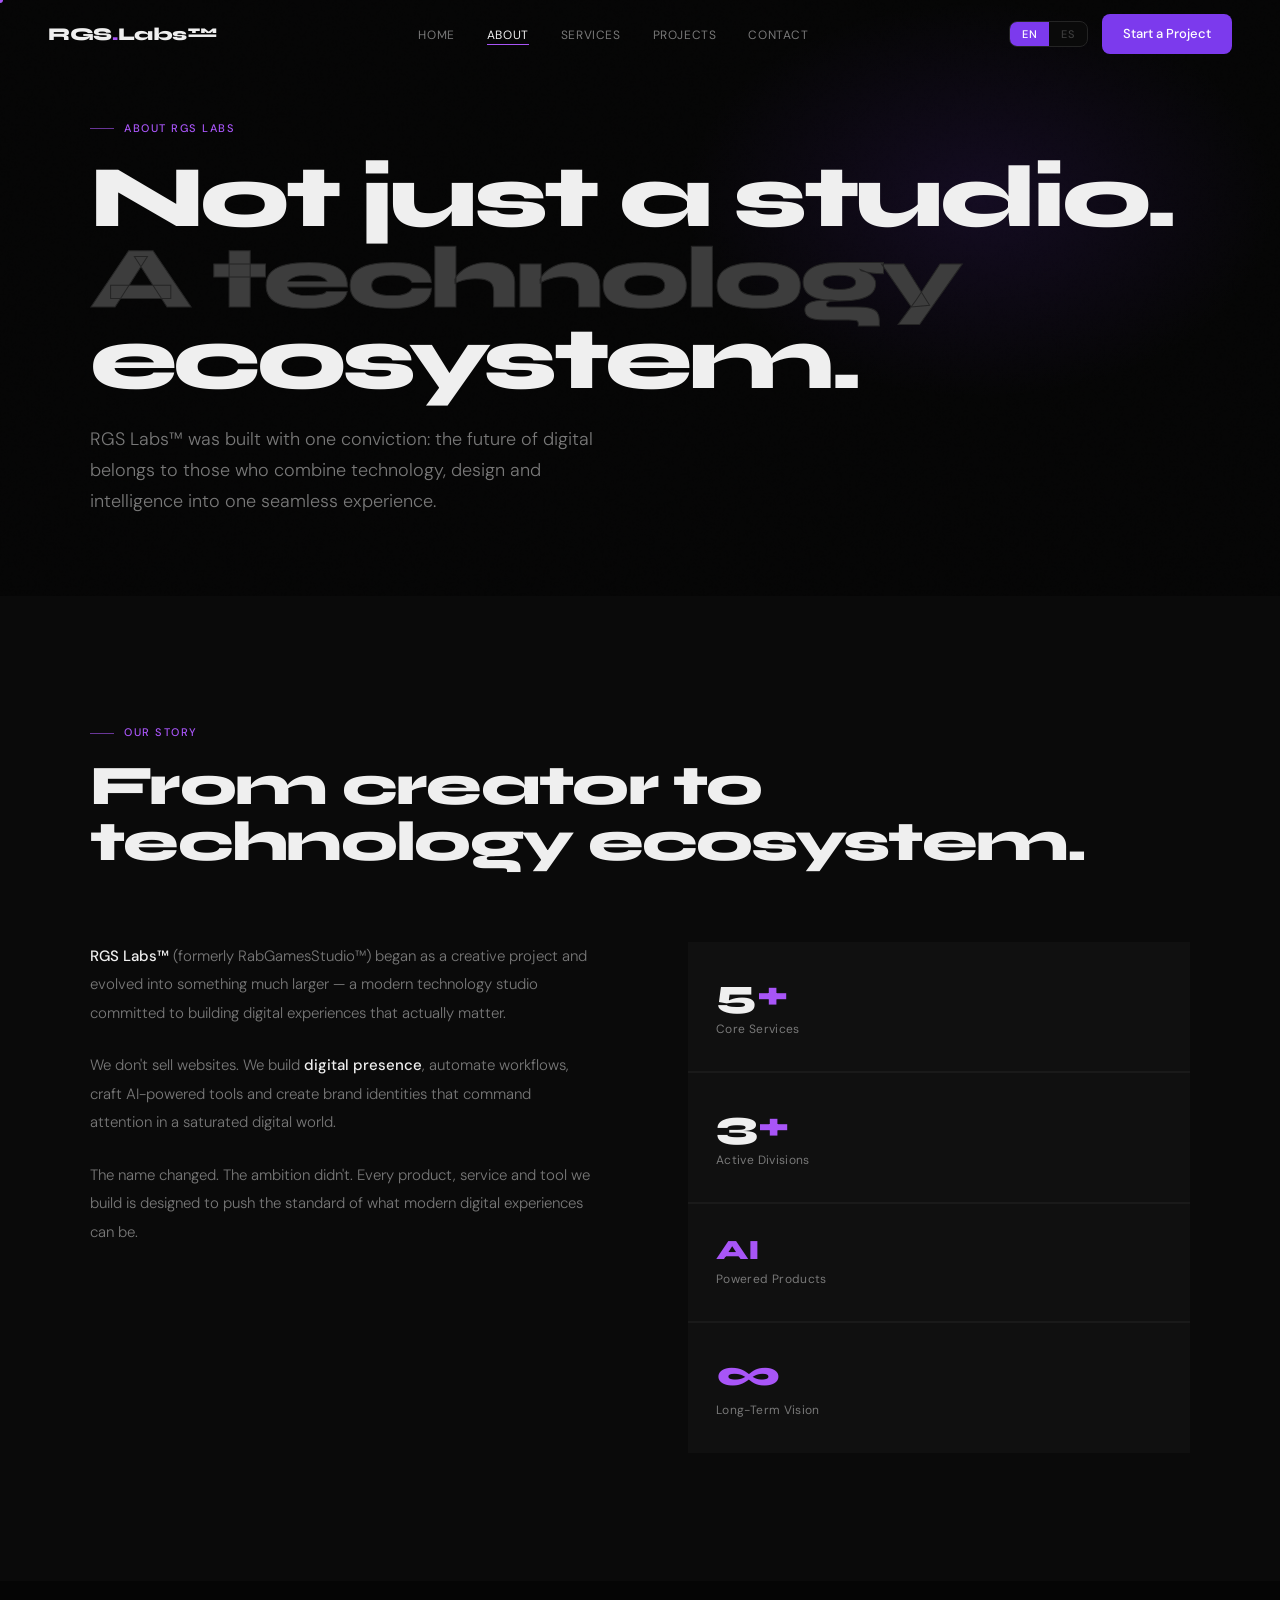
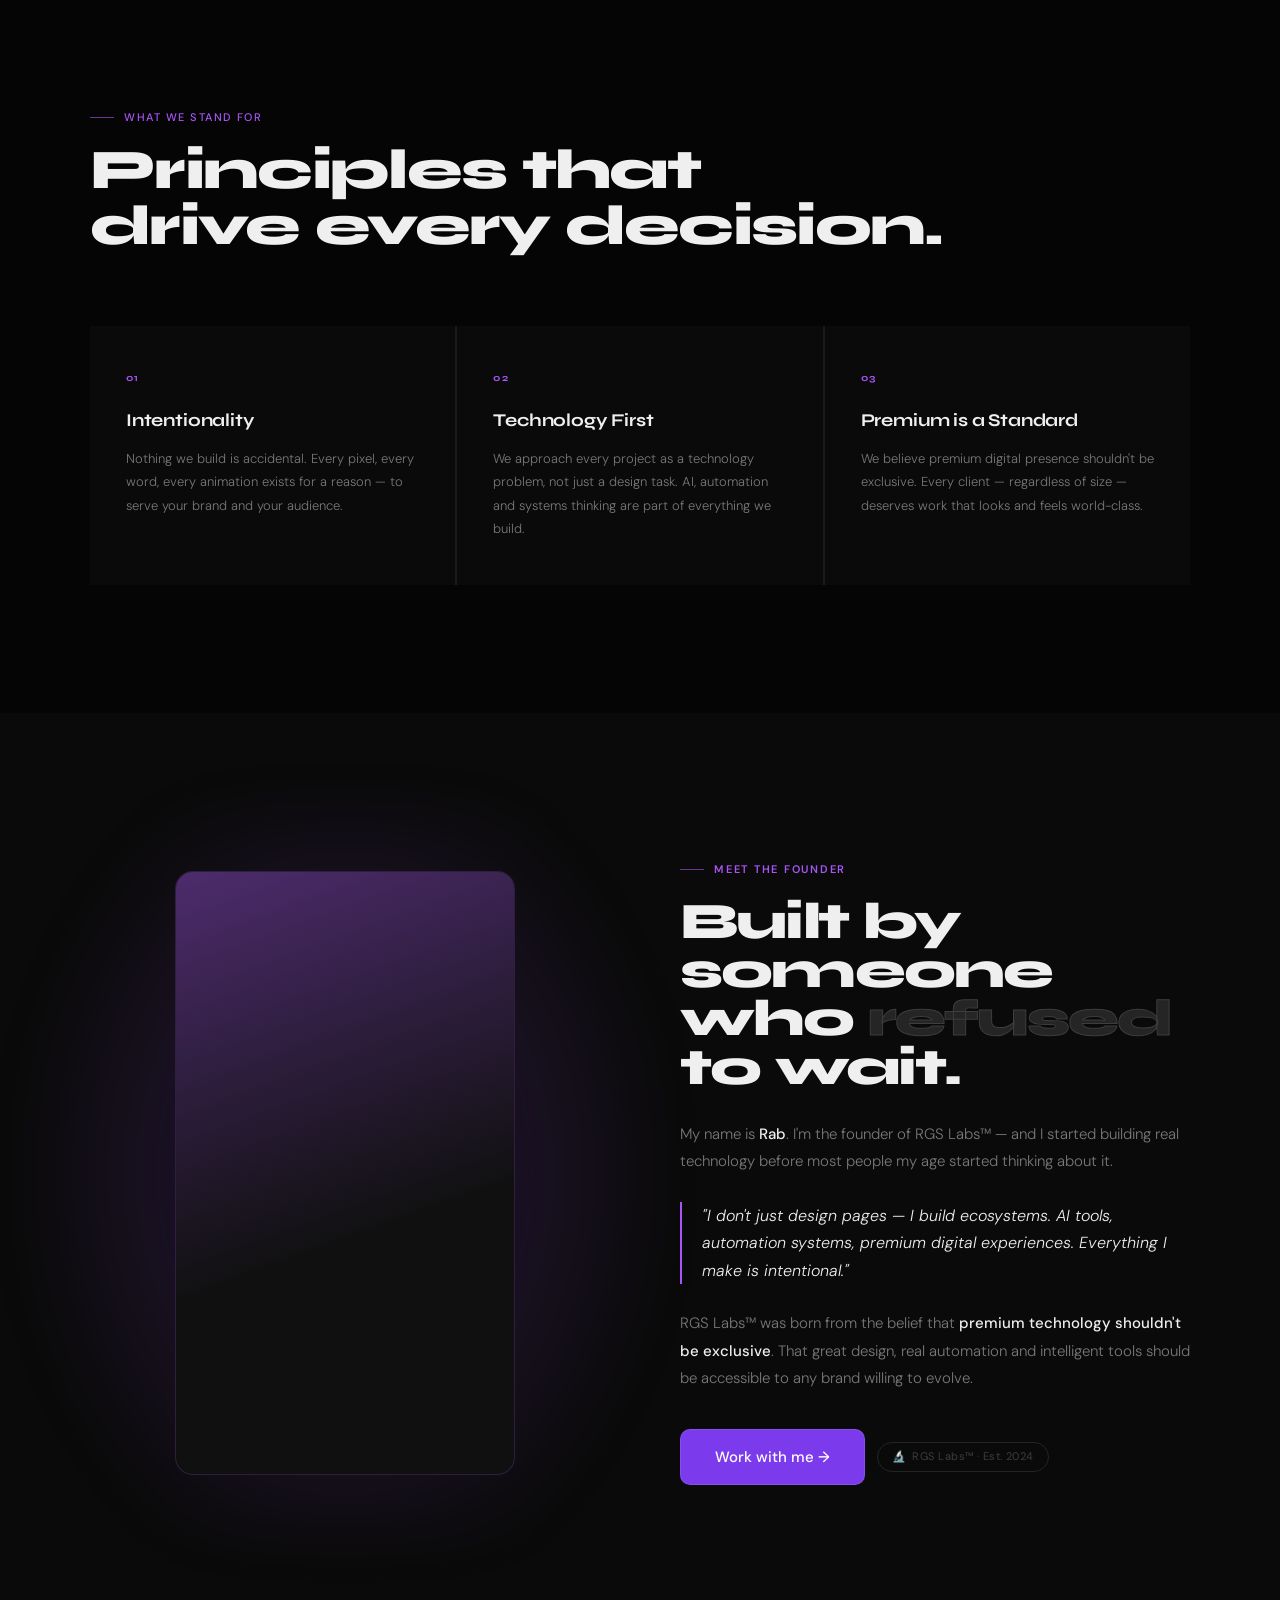
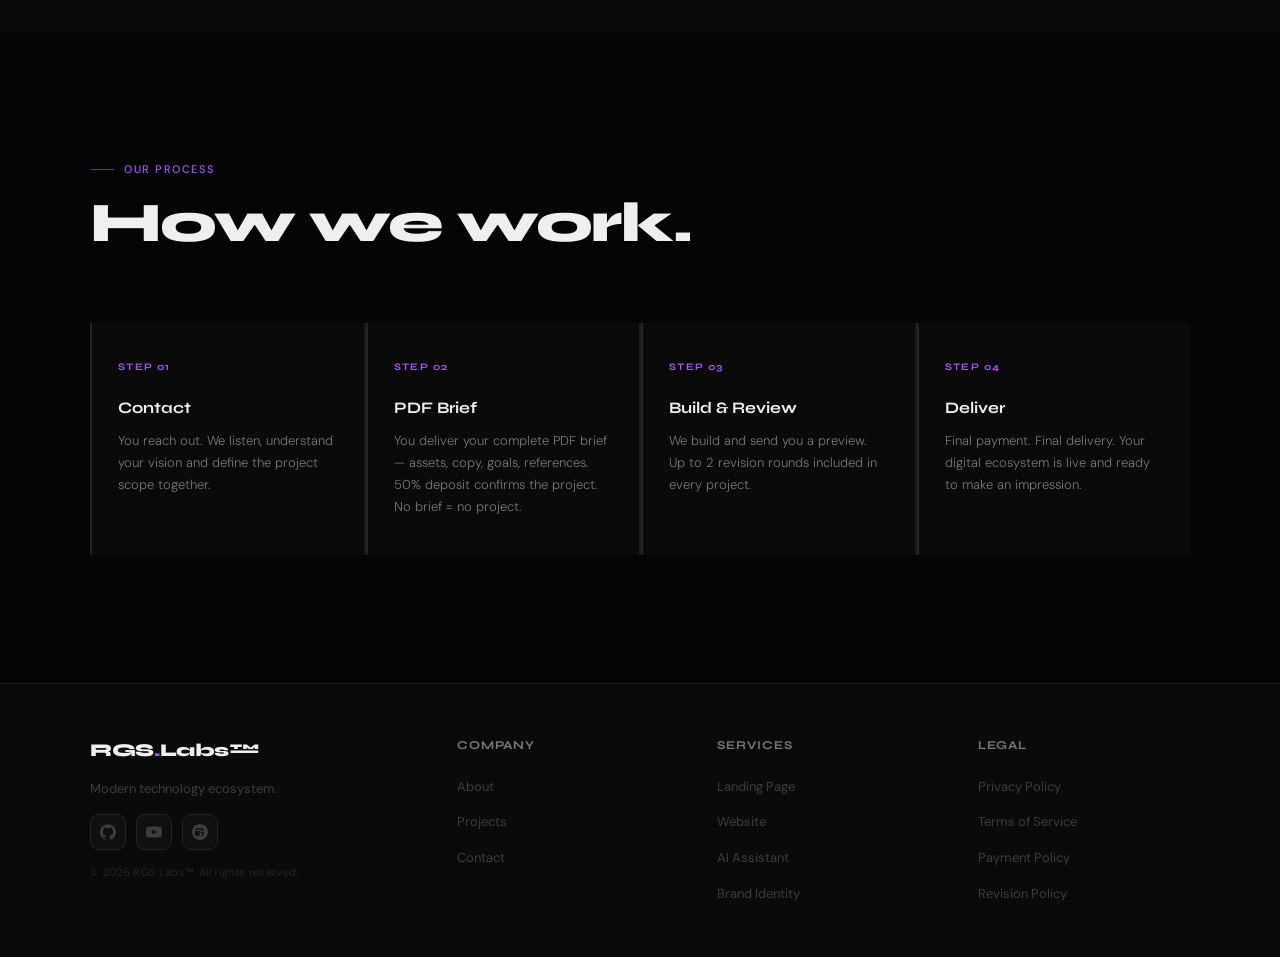
==== about.html @ 67b75737 "Rename RGS about-index.html to about.html" ====
<!DOCTYPE html>
<html lang="en">
<head>
<meta charset="UTF-8"/>
<meta name="viewport" content="width=device-width,initial-scale=1.0"/>
<title>About — RGS Labs™</title>
<link href="https://fonts.googleapis.com/css2?family=Syne:wght@400;500;600;700;800&family=DM+Sans:opsz,wght@9..40,300;9..40,400;9..40,500&display=swap" rel="stylesheet"/>
<style>
*,*::before,*::after{box-sizing:border-box;margin:0;padding:0}
:root{--bg:#050505;--bg2:#0a0a0a;--bg3:#101010;--bg4:#161616;--border:#1a1a1a;--border2:#242424;--border3:#303030;--text:#efefef;--text2:#787878;--text3:#3d3d3d;--text4:#252525;--purple:#a855f7;--purple2:#7c3aed;--purple3:rgba(124,58,237,.12);--purple4:rgba(168,85,247,.06);--purple-glow:rgba(168,85,247,.18);--font-h:'Syne',sans-serif;--font-b:'DM Sans',sans-serif;--ease:cubic-bezier(.16,1,.3,1)}
html{scroll-behavior:smooth}
body{background:var(--bg);color:var(--text);font-family:var(--font-b);font-size:16px;line-height:1.6;overflow-x:hidden;cursor:none}
body::before{content:'';position:fixed;inset:0;background-image:url("data:image/svg+xml,%3Csvg viewBox='0 0 256 256' xmlns='http://www.w3.org/2000/svg'%3E%3Cfilter id='n'%3E%3CfeTurbulence type='fractalNoise' baseFrequency='0.9' numOctaves='4' stitchTiles='stitch'/%3E%3C/filter%3E%3Crect width='100%25' height='100%25' filter='url(%23n)' opacity='0.03'/%3E%3C/svg%3E");opacity:.4;pointer-events:none;z-index:1;mix-blend-mode:overlay}
.cursor-dot{position:fixed;width:6px;height:6px;background:var(--purple);border-radius:50%;pointer-events:none;z-index:9999;transform:translate(-50%,-50%);transition:width .2s var(--ease),height .2s var(--ease),background .2s;will-change:left,top}
.cursor-dot.hover{width:10px;height:10px;background:#c084fc}
.cursor-dot.clicking{width:4px;height:4px;opacity:.7}
nav{position:fixed;top:0;left:0;right:0;z-index:200;padding:0 48px;height:68px;display:flex;align-items:center;justify-content:space-between;transition:all .4s var(--ease)}
nav.scrolled{background:rgba(5,5,5,.92);backdrop-filter:blur(28px);border-bottom:1px solid var(--border)}
.nav-logo{display:flex;align-items:center;gap:8px;text-decoration:none;cursor:none}
.nav-logo-text{font-family:var(--font-h);font-size:18px;font-weight:800;color:var(--text);letter-spacing:-.02em}
.nav-logo-text span{color:var(--purple)}
.nav-links{display:flex;gap:32px;list-style:none}
.nav-links a{font-size:12px;font-weight:400;color:var(--text2);text-decoration:none;letter-spacing:.05em;text-transform:uppercase;transition:color .2s;cursor:none;position:relative}
.nav-links a::after{content:'';position:absolute;bottom:-2px;left:0;width:0;height:1px;background:var(--purple);transition:width .3s var(--ease)}
.nav-links a:hover,.nav-links a.active{color:var(--text)}
.nav-links a:hover::after,.nav-links a.active::after{width:100%}
.nav-right{display:flex;align-items:center;gap:14px}
.lang-toggle{display:flex;align-items:center;border:1px solid var(--border2);border-radius:8px;overflow:hidden;background:var(--bg2)}
.lang-btn{font-size:11px;padding:5px 12px;border:none;background:transparent;color:var(--text3);cursor:pointer;font-family:var(--font-b);font-weight:500;letter-spacing:.04em;transition:all .25s}
.lang-btn.active{background:var(--purple2);color:#fff}
.nav-cta{background:var(--purple2);color:#fff;padding:9px 20px;border-radius:8px;font-size:13px;font-weight:500;text-decoration:none;font-family:var(--font-b);transition:all .25s;cursor:none;border:1px solid transparent;position:relative;overflow:hidden}
.nav-cta::before{content:'';position:absolute;inset:0;background:rgba(255,255,255,.08);opacity:0;transition:opacity .2s}
.nav-cta:hover::before{opacity:1}
.nav-cta:hover{transform:translateY(-1px);box-shadow:0 8px 32px rgba(124,58,237,.4)}
.reveal{opacity:0;transform:translateY(32px);transition:opacity .8s var(--ease),transform .8s var(--ease)}
.reveal.visible{opacity:1;transform:translateY(0)}
.reveal-left{opacity:0;transform:translateX(-32px);transition:opacity .8s var(--ease),transform .8s var(--ease)}
.reveal-left.visible{opacity:1;transform:translateX(0)}
.reveal-right{opacity:0;transform:translateX(32px);transition:opacity .8s var(--ease),transform .8s var(--ease)}
.reveal-right.visible{opacity:1;transform:translateX(0)}
.reveal-scale{opacity:0;transform:scale(.95);transition:opacity .7s var(--ease),transform .7s var(--ease)}
.reveal-scale.visible{opacity:1;transform:scale(1)}
.stagger-1{transition-delay:.05s}.stagger-2{transition-delay:.12s}.stagger-3{transition-delay:.2s}.stagger-4{transition-delay:.28s}
section{padding:128px 48px;position:relative;z-index:2}
.container{max-width:1100px;margin:0 auto}
.sec-label{font-size:11px;letter-spacing:.14em;text-transform:uppercase;color:var(--purple);font-weight:500;margin-bottom:16px;display:flex;align-items:center;gap:10px}
.sec-label::before{content:'';width:24px;height:1px;background:var(--purple);opacity:.6}
.sec-title{font-family:var(--font-h);font-size:clamp(32px,4.5vw,56px);font-weight:800;line-height:1;letter-spacing:-.03em;color:var(--text);margin-bottom:20px}
.sec-sub{font-size:17px;color:var(--text2);max-width:520px;line-height:1.7;font-weight:300}
.btn-primary{background:var(--purple2);color:#fff;padding:15px 34px;border-radius:10px;font-size:15px;font-weight:500;text-decoration:none;font-family:var(--font-b);transition:all .3s var(--ease);cursor:none;position:relative;overflow:hidden;border:1px solid rgba(255,255,255,.1)}
.btn-primary:hover{transform:translateY(-2px);box-shadow:0 16px 48px rgba(124,58,237,.45)}
.btn-ghost{border:1px solid var(--border2);color:var(--text2);padding:15px 34px;border-radius:10px;font-size:15px;text-decoration:none;font-family:var(--font-b);transition:all .3s var(--ease);cursor:none;background:rgba(255,255,255,.02)}
.btn-ghost:hover{border-color:var(--border3);color:var(--text);transform:translateY(-2px)}

/* PAGE HERO */
.page-hero{min-height:60vh;display:flex;align-items:flex-end;padding:120px 48px 80px;position:relative;overflow:hidden;background:var(--bg)}
.page-hero-ambient{position:absolute;top:0;right:0;width:600px;height:400px;background:radial-gradient(ellipse,rgba(124,58,237,.12),transparent 70%);pointer-events:none;animation:ambientPulse 6s ease-in-out infinite}
@keyframes ambientPulse{0%,100%{opacity:.6}50%{opacity:1}}
.page-hero-content{max-width:1100px;margin:0 auto;width:100%;position:relative;z-index:2}
.page-hero-label{font-size:11px;letter-spacing:.14em;text-transform:uppercase;color:var(--purple);font-weight:500;margin-bottom:20px;display:flex;align-items:center;gap:10px}
.page-hero-label::before{content:'';width:24px;height:1px;background:var(--purple);opacity:.6}
.page-hero-title{font-family:var(--font-h);font-size:clamp(52px,7vw,88px);font-weight:800;line-height:.92;letter-spacing:-.04em;color:var(--text);margin-bottom:24px}
.page-hero-title em{font-style:normal;color:var(--text3);-webkit-text-stroke:1px var(--text4)}
.page-hero-sub{font-size:18px;color:var(--text2);max-width:540px;line-height:1.7;font-weight:300}

/* ABOUT GRID */
#about-story{background:var(--bg2)}
.story-grid{display:grid;grid-template-columns:1fr 1fr;gap:96px;align-items:start;margin-top:72px}
.story-text p{color:var(--text2);font-size:15px;line-height:1.9;margin-bottom:24px;font-weight:300}
.story-text p strong{color:var(--text);font-weight:500}
.story-aside{display:flex;flex-direction:column;gap:2px;background:var(--border)}
.story-stat{background:var(--bg3);padding:32px 28px;transition:background .3s}
.story-stat:hover{background:var(--bg4)}
.story-stat-num{font-family:var(--font-h);font-size:40px;font-weight:800;color:var(--text);line-height:1;margin-bottom:6px}
.story-stat-num span{color:var(--purple)}
.story-stat-label{font-size:12px;color:var(--text2);letter-spacing:.03em}

/* VALUES */
#values{background:var(--bg)}
.values-grid{display:grid;grid-template-columns:repeat(3,1fr);gap:2px;background:var(--border);margin-top:72px}
.value-card{background:var(--bg2);padding:44px 36px;transition:background .3s;position:relative;overflow:hidden}
.value-card::after{content:'';position:absolute;bottom:0;left:0;right:0;height:2px;background:linear-gradient(90deg,transparent,var(--purple),transparent);opacity:0;transition:opacity .4s}
.value-card:hover{background:var(--bg3)}
.value-card:hover::after{opacity:1}
.value-num{font-size:10px;color:var(--purple);font-family:var(--font-h);font-weight:700;letter-spacing:.14em;margin-bottom:20px}
.value-title{font-family:var(--font-h);font-size:18px;font-weight:700;color:var(--text);margin-bottom:12px;letter-spacing:-.01em}
.value-desc{font-size:13px;color:var(--text2);line-height:1.8;font-weight:300}

/* MEET RAB */
#meetrab{background:var(--bg2);overflow:hidden}
.meetrab-wrap{display:grid;grid-template-columns:1fr 1fr;gap:80px;align-items:center;max-width:1100px;margin:0 auto}
.meetrab-video-col{position:relative}
.meetrab-video-glow{position:absolute;inset:-60px;background:radial-gradient(ellipse 70% 80% at 50% 50%,rgba(124,58,237,.22),rgba(168,85,247,.08) 50%,transparent 75%);filter:blur(30px);animation:ambientPulse 5s ease-in-out infinite;pointer-events:none;z-index:0}
.meetrab-video-frame{position:relative;z-index:1;border-radius:18px;overflow:hidden;border:1px solid rgba(168,85,247,.2);background:var(--bg3);aspect-ratio:9/16;max-width:340px;margin:0 auto}
.meetrab-video-frame iframe{width:100%;height:100%;border:none;display:block}
.meetrab-frame-border{position:absolute;inset:-1px;border-radius:19px;background:linear-gradient(160deg,rgba(168,85,247,.4),transparent 60%);z-index:2;pointer-events:none}
.meetrab-text-col{padding:20px 0}
.meetrab-kicker{font-size:11px;letter-spacing:.16em;text-transform:uppercase;color:var(--purple);font-weight:600;margin-bottom:20px;display:flex;align-items:center;gap:10px}
.meetrab-kicker::before{content:'';width:24px;height:1px;background:var(--purple);opacity:.6}
.meetrab-headline{font-family:var(--font-h);font-size:clamp(36px,4vw,58px);font-weight:800;line-height:.95;letter-spacing:-.035em;color:var(--text);margin-bottom:28px}
.meetrab-headline span{color:var(--text4);-webkit-text-stroke:1px var(--text3)}
.meetrab-body{display:flex;flex-direction:column;gap:18px;margin-bottom:36px}
.meetrab-body p{font-size:15px;color:var(--text2);line-height:1.85;font-weight:300}
.meetrab-body p strong{color:var(--text);font-weight:500}
.meetrab-quote{border-left:2px solid var(--purple);padding-left:20px;margin:8px 0}
.meetrab-quote p{font-size:16px;color:var(--text);font-style:italic;line-height:1.7}
.meetrab-cta-row{display:flex;gap:12px;align-items:center;flex-wrap:wrap}
.meetrab-tag{display:inline-flex;align-items:center;gap:6px;font-size:11px;color:var(--text3);border:1px solid var(--border2);border-radius:100px;padding:5px 14px;letter-spacing:.04em}

/* PROCESS */
#process{background:var(--bg)}
.proc-grid{display:grid;grid-template-columns:repeat(4,1fr);gap:2px;background:var(--border);margin-top:72px}
.proc-step{background:var(--bg2);padding:36px 28px;position:relative;overflow:hidden;transition:background .3s}
.proc-step:hover{background:var(--bg3)}
.proc-line{position:absolute;top:0;left:0;bottom:0;width:2px;background:var(--border2);transition:background .3s}
.proc-step:hover .proc-line{background:var(--purple)}
.proc-num{font-size:10px;color:var(--purple);font-family:var(--font-h);font-weight:700;letter-spacing:.14em;margin-bottom:20px}
.proc-title{font-family:var(--font-h);font-size:16px;font-weight:700;color:var(--text);margin-bottom:10px}
.proc-desc{font-size:13px;color:var(--text2);line-height:1.7;font-weight:300}

/* FOOTER */
footer{background:var(--bg2);border-top:1px solid var(--border);padding:52px 48px;position:relative;z-index:2}
.footer-inner{max-width:1100px;margin:0 auto;display:grid;grid-template-columns:1.5fr 1fr 1fr 1fr;gap:48px}
.footer-brand{display:flex;flex-direction:column;gap:14px}
.footer-logo-text{font-family:var(--font-h);font-size:18px;font-weight:800;color:var(--text);letter-spacing:-.02em}
.footer-logo-text span{color:var(--purple)}
.footer-tagline{font-size:13px;color:var(--text3);line-height:1.7;max-width:200px}
.footer-socials{display:flex;gap:10px;align-items:center}
.social-link{width:36px;height:36px;border-radius:9px;border:1px solid var(--border2);background:var(--bg3);display:flex;align-items:center;justify-content:center;text-decoration:none;transition:all .3s var(--ease);position:relative;overflow:hidden}
.social-link::before{content:'';position:absolute;inset:0;background:var(--purple3);opacity:0;transition:opacity .3s}
.social-link:hover{border-color:rgba(168,85,247,.4);transform:translateY(-3px);box-shadow:0 8px 24px rgba(124,58,237,.25)}
.social-link:hover::before{opacity:1}
.social-link svg{width:16px;height:16px;fill:var(--text3);transition:fill .2s;position:relative;z-index:1}
.social-link:hover svg{fill:var(--purple)}
.footer-copy{font-size:11px;color:var(--text4);letter-spacing:.03em}
.footer-col h4{font-family:var(--font-h);font-size:12px;font-weight:700;color:var(--text2);letter-spacing:.08em;text-transform:uppercase;margin-bottom:18px}
.footer-col ul{list-style:none;display:flex;flex-direction:column;gap:10px}
.footer-col ul a{font-size:13px;color:var(--text3);text-decoration:none;transition:color .2s;cursor:none}
.footer-col ul a:hover{color:var(--text2)}
.modal-overlay{position:fixed;inset:0;background:rgba(0,0,0,.94);z-index:500;display:flex;align-items:flex-start;justify-content:center;padding:40px 20px;opacity:0;pointer-events:none;transition:opacity .4s var(--ease);backdrop-filter:blur(12px)}
.modal-overlay.active{opacity:1;pointer-events:all}
.modal-box{background:var(--bg2);border:1px solid var(--border2);border-radius:20px;width:100%;max-width:700px;max-height:82vh;overflow-y:auto;padding:52px;transform:translateY(20px);transition:transform .4s var(--ease);scrollbar-width:thin;scrollbar-color:var(--border3) transparent}
.modal-overlay.active .modal-box{transform:translateY(0)}
.modal-header{display:flex;justify-content:space-between;align-items:flex-start;margin-bottom:36px}
.modal-title{font-family:var(--font-h);font-size:24px;font-weight:800;color:var(--text);letter-spacing:-.025em}
.modal-close{background:var(--bg3);border:1px solid var(--border2);color:var(--text2);width:38px;height:38px;border-radius:10px;cursor:pointer;font-size:16px;display:flex;align-items:center;justify-content:center;transition:all .2s;flex-shrink:0;margin-left:20px}
.modal-close:hover{border-color:var(--purple);color:var(--purple)}
.modal-section{margin-bottom:28px}
.modal-section h3{font-size:11px;font-weight:600;color:var(--purple);letter-spacing:.1em;text-transform:uppercase;margin-bottom:12px}
.modal-section p,.modal-section li{font-size:14px;color:var(--text2);line-height:1.85;font-weight:300}
.modal-section ul{padding-left:16px}
.modal-section li{margin-bottom:7px}
.modal-divider{border:none;border-top:1px solid var(--border);margin:24px 0}
@media(max-width:900px){
  nav{padding:0 20px}.nav-links{display:none}
  section{padding:80px 20px}.page-hero{padding:100px 20px 60px}
  .story-grid,.meetrab-wrap,.values-grid,.proc-grid{grid-template-columns:1fr}
  .meetrab-video-frame{max-width:100%;aspect-ratio:16/9}
  .footer-inner{grid-template-columns:1fr;gap:32px}
}
</style>
</head>
<body>
<div class="cursor-dot" id="cursorDot"></div>
<div class="modal-overlay" id="modalOverlay" onclick="closeModal(event)"><div class="modal-box"><div class="modal-header"><div class="modal-title" id="modalTitle"></div><button class="modal-close" onclick="closeAllModals()">✕</button></div><div id="modalContent"></div></div></div>

<nav id="mainNav">
  <a href="index.html" class="nav-logo"><div class="nav-logo-text">RGS<span>.</span>Labs™</div></a>
  <ul class="nav-links">
    <li><a href="index.html" data-en="Home" data-es="Inicio">Home</a></li>
    <li><a href="about.html" class="active" data-en="About" data-es="Nosotros">About</a></li>
    <li><a href="services.html" data-en="Services" data-es="Servicios">Services</a></li>
    <li><a href="projects.html" data-en="Projects" data-es="Proyectos">Projects</a></li>
    <li><a href="contact.html" data-en="Contact" data-es="Contacto">Contact</a></li>
  </ul>
  <div class="nav-right">
    <div class="lang-toggle"><button class="lang-btn active" id="btnEN" onclick="setLang('en')">EN</button><button class="lang-btn" id="btnES" onclick="setLang('es')">ES</button></div>
    <a href="contact.html" class="nav-cta" data-en="Start a Project" data-es="Iniciar Proyecto">Start a Project</a>
  </div>
</nav>

<!-- PAGE HERO -->
<div class="page-hero">
  <div class="page-hero-ambient"></div>
  <div class="page-hero-content">
    <div class="page-hero-label" data-en="About RGS Labs" data-es="Sobre RGS Labs">About RGS Labs</div>
    <h1 class="page-hero-title" data-en="Not just a studio.<br><em>A technology</em><br>ecosystem." data-es="No solo un estudio.<br><em>Un ecosistema</em><br>tecnológico.">Not just a studio.<br><em>A technology</em><br>ecosystem.</h1>
    <p class="page-hero-sub" data-en="RGS Labs™ was built with one conviction: the future of digital belongs to those who combine technology, design and intelligence into one seamless experience." data-es="RGS Labs™ fue construido con una convicción: el futuro digital pertenece a quienes combinan tecnología, diseño e inteligencia en una experiencia unificada.">RGS Labs™ was built with one conviction: the future of digital belongs to those who combine technology, design and intelligence into one seamless experience.</p>
  </div>
</div>

<!-- STORY -->
<section id="about-story">
  <div class="container">
    <div class="sec-label reveal" data-en="Our Story" data-es="Nuestra Historia">Our Story</div>
    <h2 class="sec-title reveal" data-en="From creator to<br>technology ecosystem." data-es="De creador a<br>ecosistema tecnológico.">From creator to<br>technology ecosystem.</h2>
    <div class="story-grid">
      <div class="story-text reveal-left">
        <p data-en="<strong>RGS Labs™</strong> (formerly RabGamesStudio™) began as a creative project and evolved into something much larger — a modern technology studio committed to building digital experiences that actually matter." data-es="<strong>RGS Labs™</strong> (antes RabGamesStudio™) comenzó como un proyecto creativo y evolucionó hacia algo mucho más grande — un estudio tecnológico moderno comprometido a construir experiencias digitales que realmente importan."><strong>RGS Labs™</strong> (formerly RabGamesStudio™) began as a creative project and evolved into something much larger — a modern technology studio committed to building digital experiences that actually matter.</p>
        <p data-en="We don't sell websites. We build <strong>digital presence</strong>, automate workflows, craft AI-powered tools and create brand identities that command attention in a saturated digital world." data-es="No vendemos páginas web. Construimos <strong>presencia digital</strong>, automatizamos flujos, creamos herramientas de IA y desarrollamos identidades de marca que generan autoridad en un mundo digital saturado.">We don't sell websites. We build <strong>digital presence</strong>, automate workflows, craft AI-powered tools and create brand identities that command attention in a saturated digital world.</p>
        <p data-en="The name changed. The ambition didn't. Every product, service and tool we build is designed to push the standard of what modern digital experiences can be." data-es="El nombre cambió. La ambición no. Cada producto, servicio y herramienta que construimos está diseñado para elevar el estándar de lo que las experiencias digitales modernas pueden ser.">The name changed. The ambition didn't. Every product, service and tool we build is designed to push the standard of what modern digital experiences can be.</p>
      </div>
      <div class="story-aside reveal-right">
        <div class="story-stat reveal-scale stagger-1"><div class="story-stat-num">5<span>+</span></div><div class="story-stat-label" data-en="Core Services" data-es="Servicios Principales">Core Services</div></div>
        <div class="story-stat reveal-scale stagger-2"><div class="story-stat-num">3<span>+</span></div><div class="story-stat-label" data-en="Active Divisions" data-es="Divisiones Activas">Active Divisions</div></div>
        <div class="story-stat reveal-scale stagger-3"><div class="story-stat-num" style="color:var(--purple);font-size:28px">AI</div><div class="story-stat-label" data-en="Powered Products" data-es="Productos con IA">Powered Products</div></div>
        <div class="story-stat reveal-scale stagger-4"><div class="story-stat-num" style="color:var(--purple)">∞</div><div class="story-stat-label" data-en="Long-Term Vision" data-es="Visión a Largo Plazo">Long-Term Vision</div></div>
      </div>
    </div>
  </div>
</section>

<!-- VALUES -->
<section id="values">
  <div class="container">
    <div class="sec-label reveal" data-en="What We Stand For" data-es="En lo que Creemos">What We Stand For</div>
    <h2 class="sec-title reveal" data-en="Principles that<br>drive every decision." data-es="Principios que guían<br>cada decisión.">Principles that<br>drive every decision.</h2>
    <div class="values-grid">
      <div class="value-card reveal stagger-1"><div class="value-num">01</div><div class="value-title" data-en="Intentionality" data-es="Intencionalidad">Intentionality</div><div class="value-desc" data-en="Nothing we build is accidental. Every pixel, every word, every animation exists for a reason — to serve your brand and your audience." data-es="Nada de lo que construimos es accidental. Cada píxel, cada palabra, cada animación existe por una razón — para servir a tu marca y tu audiencia.">Nothing we build is accidental. Every pixel, every word, every animation exists for a reason — to serve your brand and your audience.</div></div>
      <div class="value-card reveal stagger-2"><div class="value-num">02</div><div class="value-title" data-en="Technology First" data-es="Tecnología Primero">Technology First</div><div class="value-desc" data-en="We approach every project as a technology problem, not just a design task. AI, automation and systems thinking are part of everything we build." data-es="Abordamos cada proyecto como un problema tecnológico, no solo una tarea de diseño. La IA, automatización y el pensamiento sistémico son parte de todo lo que construimos.">We approach every project as a technology problem, not just a design task. AI, automation and systems thinking are part of everything we build.</div></div>
      <div class="value-card reveal stagger-3"><div class="value-num">03</div><div class="value-title" data-en="Premium is a Standard" data-es="Lo Premium es un Estándar">Premium is a Standard</div><div class="value-desc" data-en="We believe premium digital presence shouldn't be exclusive. Every client — regardless of size — deserves work that looks and feels world-class." data-es="Creemos que la presencia digital premium no debería ser exclusiva. Cada cliente, sin importar su tamaño, merece un trabajo que se vea y sienta de clase mundial.">We believe premium digital presence shouldn't be exclusive. Every client — regardless of size — deserves work that looks and feels world-class.</div></div>
    </div>
  </div>
</section>

<!-- MEET RAB -->
<section id="meetrab">
  <div class="meetrab-wrap">
    <div class="meetrab-video-col reveal-left">
      <div class="meetrab-video-glow"></div>
      <div class="meetrab-video-frame">
        <iframe id="founderVideo" src="https://www.youtube.com/embed/WbXe53iukx0?rel=0&modestbranding=1&playsinline=1" allow="encrypted-media" allowfullscreen></iframe>
        <div class="meetrab-frame-border"></div>
      </div>
    </div>
    <div class="meetrab-text-col reveal-right">
      <div class="meetrab-kicker" data-en="Meet the Founder" data-es="Conoce al Fundador">Meet the Founder</div>
      <h2 class="meetrab-headline" data-en="Built by someone<br>who <span>refused</span><br>to wait." data-es="Construido por alguien<br>que <span>se negó</span><br>a esperar.">Built by someone<br>who <span>refused</span><br>to wait.</h2>
      <div class="meetrab-body">
        <p data-en="My name is <strong>Rab</strong>. I'm the founder of RGS Labs™ — and I started building real technology before most people my age started thinking about it." data-es="Mi nombre es <strong>Rab</strong>. Soy el fundador de RGS Labs™ — y comencé a construir tecnología real antes de que la mayoría de personas de mi edad empezaran a pensar en ello.">My name is <strong>Rab</strong>. I'm the founder of RGS Labs™ — and I started building real technology before most people my age started thinking about it.</p>
        <div class="meetrab-quote">
          <p data-en="I don't just design pages — I build ecosystems. AI tools, automation systems, premium digital experiences. Everything I make is intentional." data-es="No solo diseño páginas — construyo ecosistemas. Herramientas de IA, sistemas de automatización, experiencias digitales premium. Todo lo que hago es intencional.">"I don't just design pages — I build ecosystems. AI tools, automation systems, premium digital experiences. Everything I make is intentional."</p>
        </div>
        <p data-en="RGS Labs™ was born from the belief that <strong>premium technology shouldn't be exclusive</strong>. That great design, real automation and intelligent tools should be accessible to any brand willing to evolve." data-es="RGS Labs™ nació de la creencia de que <strong>la tecnología premium no debería ser exclusiva</strong>. Que el gran diseño, la automatización real y las herramientas inteligentes deben ser accesibles para cualquier marca dispuesta a evolucionar.">RGS Labs™ was born from the belief that <strong>premium technology shouldn't be exclusive</strong>. That great design, real automation and intelligent tools should be accessible to any brand willing to evolve.</p>
      </div>
      <div class="meetrab-cta-row">
        <a href="contact.html" class="btn-primary" data-en="Work with me →" data-es="Trabaja conmigo →">Work with me →</a>
        <div class="meetrab-tag">🔬 <span data-en="RGS Labs™ · Est. 2024" data-es="RGS Labs™ · Est. 2024">RGS Labs™ · Est. 2024</span></div>
      </div>
    </div>
  </div>
</section>

<!-- PROCESS -->
<section id="process">
  <div class="container">
    <div class="sec-label reveal" data-en="Our Process" data-es="Nuestro Proceso">Our Process</div>
    <h2 class="sec-title reveal" data-en="How we work." data-es="Cómo trabajamos.">How we work.</h2>
    <div class="proc-grid">
      <div class="proc-step reveal stagger-1"><div class="proc-line"></div><div class="proc-num">STEP 01</div><div class="proc-title" data-en="Contact" data-es="Contacto">Contact</div><div class="proc-desc" data-en="You reach out. We listen, understand your vision and define the project scope together." data-es="Tú contactas. Escuchamos, entendemos tu visión y definimos el alcance juntos.">You reach out. We listen, understand your vision and define the project scope together.</div></div>
      <div class="proc-step reveal stagger-2"><div class="proc-line"></div><div class="proc-num">STEP 02</div><div class="proc-title" data-en="PDF Brief" data-es="Brief en PDF">PDF Brief</div><div class="proc-desc" data-en="You deliver your complete PDF brief — assets, copy, goals, references. 50% deposit confirms the project. No brief = no project." data-es="Entregas tu brief en PDF completo — assets, textos, objetivos, referencias. 50% de anticipo confirma el proyecto. Sin brief = sin proyecto.">You deliver your complete PDF brief — assets, copy, goals, references. 50% deposit confirms the project. No brief = no project.</div></div>
      <div class="proc-step reveal stagger-3"><div class="proc-line"></div><div class="proc-num">STEP 03</div><div class="proc-title" data-en="Build & Review" data-es="Desarrollo y Revisión">Build & Review</div><div class="proc-desc" data-en="We build and send you a preview. Up to 2 revision rounds included in every project." data-es="Construimos y te enviamos un preview. Hasta 2 rondas de revisión incluidas en cada proyecto.">We build and send you a preview. Up to 2 revision rounds included in every project.</div></div>
      <div class="proc-step reveal stagger-4"><div class="proc-line"></div><div class="proc-num">STEP 04</div><div class="proc-title" data-en="Deliver" data-es="Entrega">Deliver</div><div class="proc-desc" data-en="Final payment. Final delivery. Your digital ecosystem is live and ready to make an impression." data-es="Pago final. Entrega final. Tu ecosistema digital está listo para causar impresión.">Final payment. Final delivery. Your digital ecosystem is live and ready to make an impression.</div></div>
    </div>
  </div>
</section>

<footer>
  <div class="footer-inner">
    <div class="footer-brand">
      <div class="footer-logo-text">RGS<span>.</span>Labs™</div>
      <div class="footer-tagline" data-en="Modern technology ecosystem — AI, automation, branding & digital experiences." data-es="Ecosistema tecnológico moderno — IA, automatización, branding y experiencias digitales.">Modern technology ecosystem.</div>
      <div class="footer-socials">
        <a href="https://github.com/RabbitGamesDev" target="_blank" rel="noopener" class="social-link"><svg viewBox="0 0 24 24"><path d="M12 .297c-6.63 0-12 5.373-12 12 0 5.303 3.438 9.8 8.205 11.385.6.113.82-.258.82-.577 0-.285-.01-1.04-.015-2.04-3.338.724-4.042-1.61-4.042-1.61C4.422 18.07 3.633 17.7 3.633 17.7c-1.087-.744.084-.729.084-.729 1.205.084 1.838 1.236 1.838 1.236 1.07 1.835 2.809 1.305 3.495.998.108-.776.417-1.305.76-1.605-2.665-.3-5.466-1.332-5.466-5.93 0-1.31.465-2.38 1.235-3.22-.135-.303-.54-1.523.105-3.176 0 0 1.005-.322 3.3 1.23.96-.267 1.98-.399 3-.405 1.02.006 2.04.138 3 .405 2.28-1.552 3.285-1.23 3.285-1.23.645 1.653.24 2.873.12 3.176.765.84 1.23 1.91 1.23 3.22 0 4.61-2.805 5.625-5.475 5.92.42.36.81 1.096.81 2.22 0 1.606-.015 2.896-.015 3.286 0 .315.21.69.825.57C20.565 22.092 24 17.592 24 12.297c0-6.627-5.373-12-12-12"/></svg></a>
        <a href="https://www.youtube.com/@RGS_Labs" target="_blank" rel="noopener" class="social-link"><svg viewBox="0 0 24 24"><path d="M23.495 6.205a3.007 3.007 0 0 0-2.088-2.088c-1.87-.501-9.396-.501-9.396-.501s-7.507-.01-9.396.501A3.007 3.007 0 0 0 .527 6.205a31.247 31.247 0 0 0-.522 5.805 31.247 31.247 0 0 0 .522 5.783 3.007 3.007 0 0 0 2.088 2.088c1.868.502 9.396.502 9.396.502s7.506 0 9.396-.502a3.007 3.007 0 0 0 2.088-2.088 31.247 31.247 0 0 0 .5-5.783 31.247 31.247 0 0 0-.5-5.805zM9.609 15.601V8.408l6.264 3.602z"/></svg></a>
        <a href="https://gamejolt.com/@RGS_Labs" target="_blank" rel="noopener" class="social-link"><svg viewBox="0 0 24 24"><path d="M12 0C5.373 0 0 5.373 0 12s5.373 12 12 12 12-5.373 12-12S18.627 0 12 0zm.5 17.5h-8v-7h8v7zm0-9h-8v-2h8v2zm5 9h-3v-4h-2v4h-1v-6h6v6zm0-8h-6v-3h6v3z"/></svg></a>
      </div>
      <div class="footer-copy">© 2026 RGS Labs™. All rights reserved.</div>
    </div>
    <div class="footer-col"><h4 data-en="Company" data-es="Empresa">Company</h4><ul><li><a href="about.html" data-en="About" data-es="Nosotros">About</a></li><li><a href="projects.html" data-en="Projects" data-es="Proyectos">Projects</a></li><li><a href="contact.html" data-en="Contact" data-es="Contacto">Contact</a></li></ul></div>
    <div class="footer-col"><h4 data-en="Services" data-es="Servicios">Services</h4><ul><li><a href="services.html">Landing Page</a></li><li><a href="services.html" data-en="Website" data-es="Sitio Web">Website</a></li><li><a href="services.html" data-en="AI Assistant" data-es="Asistente IA">AI Assistant</a></li><li><a href="services.html" data-en="Brand Identity" data-es="Identidad de Marca">Brand Identity</a></li></ul></div>
    <div class="footer-col"><h4>Legal</h4><ul><li><a onclick="openModal('privacy')" data-en="Privacy Policy" data-es="Privacidad">Privacy Policy</a></li><li><a onclick="openModal('terms')" data-en="Terms of Service" data-es="Términos">Terms of Service</a></li><li><a onclick="openModal('payments')" data-en="Payment Policy" data-es="Pagos">Payment Policy</a></li><li><a onclick="openModal('revisions')" data-en="Revision Policy" data-es="Revisiones">Revision Policy</a></li></ul></div>
  </div>
</footer>

<script>
const dot=document.getElementById('cursorDot');
document.addEventListener('mousemove',e=>{dot.style.left=e.clientX+'px';dot.style.top=e.clientY+'px'});
document.addEventListener('mousedown',()=>dot.classList.add('clicking'));
document.addEventListener('mouseup',()=>dot.classList.remove('clicking'));
document.querySelectorAll('a,button').forEach(el=>{el.addEventListener('mouseenter',()=>dot.classList.add('hover'));el.addEventListener('mouseleave',()=>dot.classList.remove('hover'))});
const nav=document.getElementById('mainNav');
window.addEventListener('scroll',()=>nav.classList.toggle('scrolled',scrollY>50));
const revObs=new IntersectionObserver(entries=>entries.forEach(e=>{if(e.isIntersecting)e.target.classList.add('visible')}),{threshold:.12,rootMargin:'0px 0px -40px 0px'});
document.querySelectorAll('.reveal,.reveal-left,.reveal-right,.reveal-scale').forEach(el=>revObs.observe(el));
const FOUNDER_EN='https://www.youtube.com/embed/WbXe53iukx0?rel=0&modestbranding=1&playsinline=1';
const FOUNDER_ES='https://www.youtube.com/embed/ARFU4wS0HXA?rel=0&modestbranding=1&playsinline=1';
let lang='en';
function setLang(l){
  lang=l;
  document.getElementById('btnEN').classList.toggle('active',l==='en');
  document.getElementById('btnES').classList.toggle('active',l==='es');
  document.querySelectorAll('[data-en]').forEach(el=>{const v=el.getAttribute('data-'+l);if(v)el.innerHTML=v});
  const fv=document.getElementById('founderVideo');if(fv)fv.src=l==='es'?FOUNDER_ES:FOUNDER_EN;
}
const modals={privacy:{en:{title:'Privacy Policy',html:`<div class="modal-section"><h3>Information We Collect</h3><p>RGS Labs™ collects only information you voluntarily provide: your name, email, and project details. We do not collect data without explicit consent.</p></div><hr class="modal-divider"/><div class="modal-section"><h3>Contact</h3><p>rgslabs.contact@gmail.com</p></div>`},es:{title:'Política de Privacidad',html:`<div class="modal-section"><h3>Información que Recopilamos</h3><p>RGS Labs™ solo recopila información que proporcionas voluntariamente. No compartimos tus datos con terceros.</p></div><hr class="modal-divider"/><div class="modal-section"><h3>Contacto</h3><p>rgslabs.contact@gmail.com</p></div>`}},terms:{en:{title:'Terms of Service',html:`<div class="modal-section"><h3>PDF Brief Required</h3><p>All projects require a complete PDF brief before development begins. No brief = no project.</p></div><hr class="modal-divider"/><div class="modal-section"><h3>Client Responsibilities</h3><p>The client is solely responsible for the accuracy and legality of all content provided.</p></div>`},es:{title:'Términos de Servicio',html:`<div class="modal-section"><h3>Brief en PDF Requerido</h3><p>Todos los proyectos requieren un brief en PDF completo antes de iniciar. Sin brief = sin proyecto.</p></div>`}},payments:{en:{title:'Payment Policy',html:`<div class="modal-section"><h3>Structure</h3><ul><li><strong>50% Deposit</strong> — Before work begins</li><li><strong>50% Final</strong> — Before delivery</li></ul></div><hr class="modal-divider"/><div class="modal-section"><h3>Refunds</h3><p>50% deposit is non-refundable once development begins.</p></div>`},es:{title:'Política de Pagos',html:`<div class="modal-section"><h3>Estructura</h3><ul><li><strong>50% Anticipo</strong> — Antes de comenzar</li><li><strong>50% Final</strong> — Antes de la entrega</li></ul></div>`}},revisions:{en:{title:'Revision Policy',html:`<div class="modal-section"><h3>Included</h3><p>Up to 2 revision rounds at no extra cost. Submit within 5 business days of preview.</p></div>`},es:{title:'Política de Revisiones',html:`<div class="modal-section"><h3>Incluido</h3><p>Hasta 2 rondas de revisión sin costo adicional. Enviar dentro de 5 días hábiles del preview.</p></div>`}}};
function openModal(key){const m=modals[key][lang]||modals[key]['en'];document.getElementById('modalTitle').textContent=m.title;document.getElementById('modalContent').innerHTML=m.html;document.getElementById('modalOverlay').classList.add('active');document.body.style.overflow='hidden'}
function closeAllModals(){document.getElementById('modalOverlay').classList.remove('active');document.body.style.overflow=''}
function closeModal(e){if(e.target===document.getElementById('modalOverlay'))closeAllModals()}
document.addEventListener('keydown',e=>{if(e.key==='Escape')closeAllModals()});
</script>
</body>
</html>
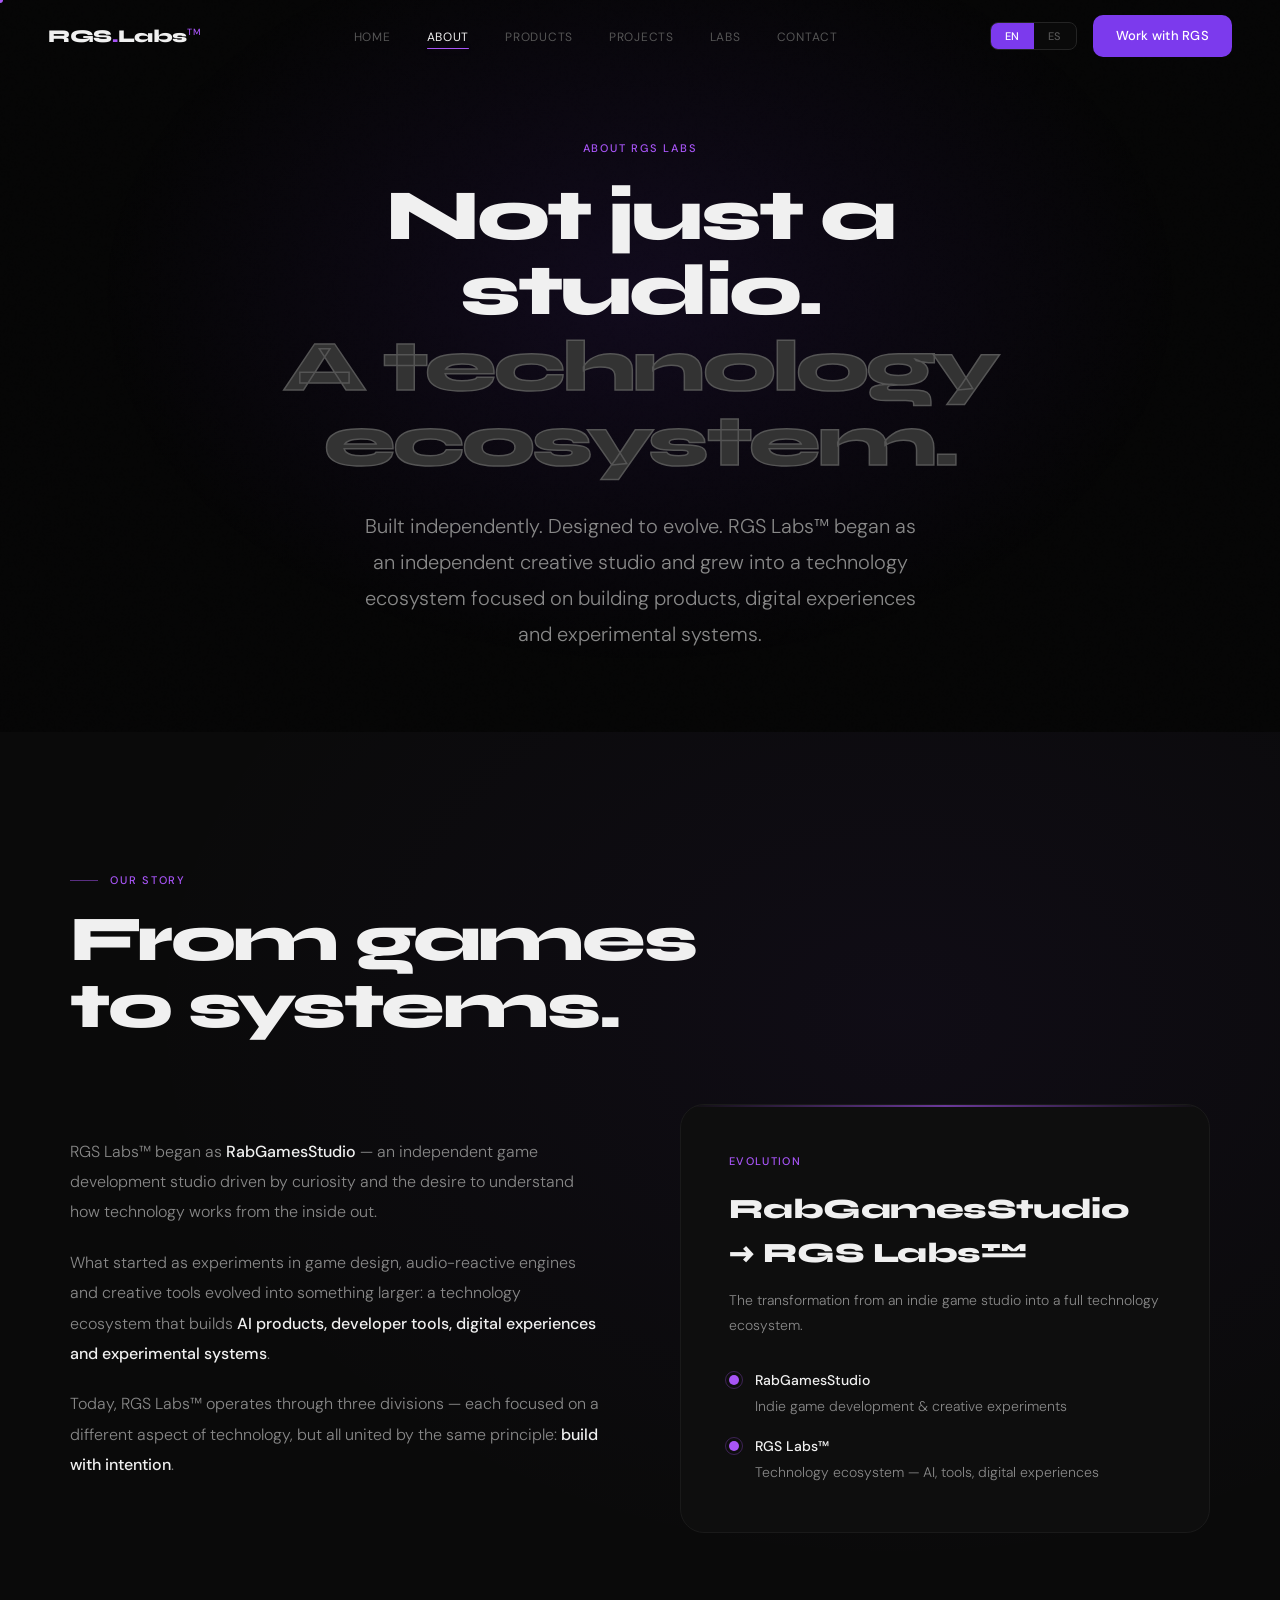
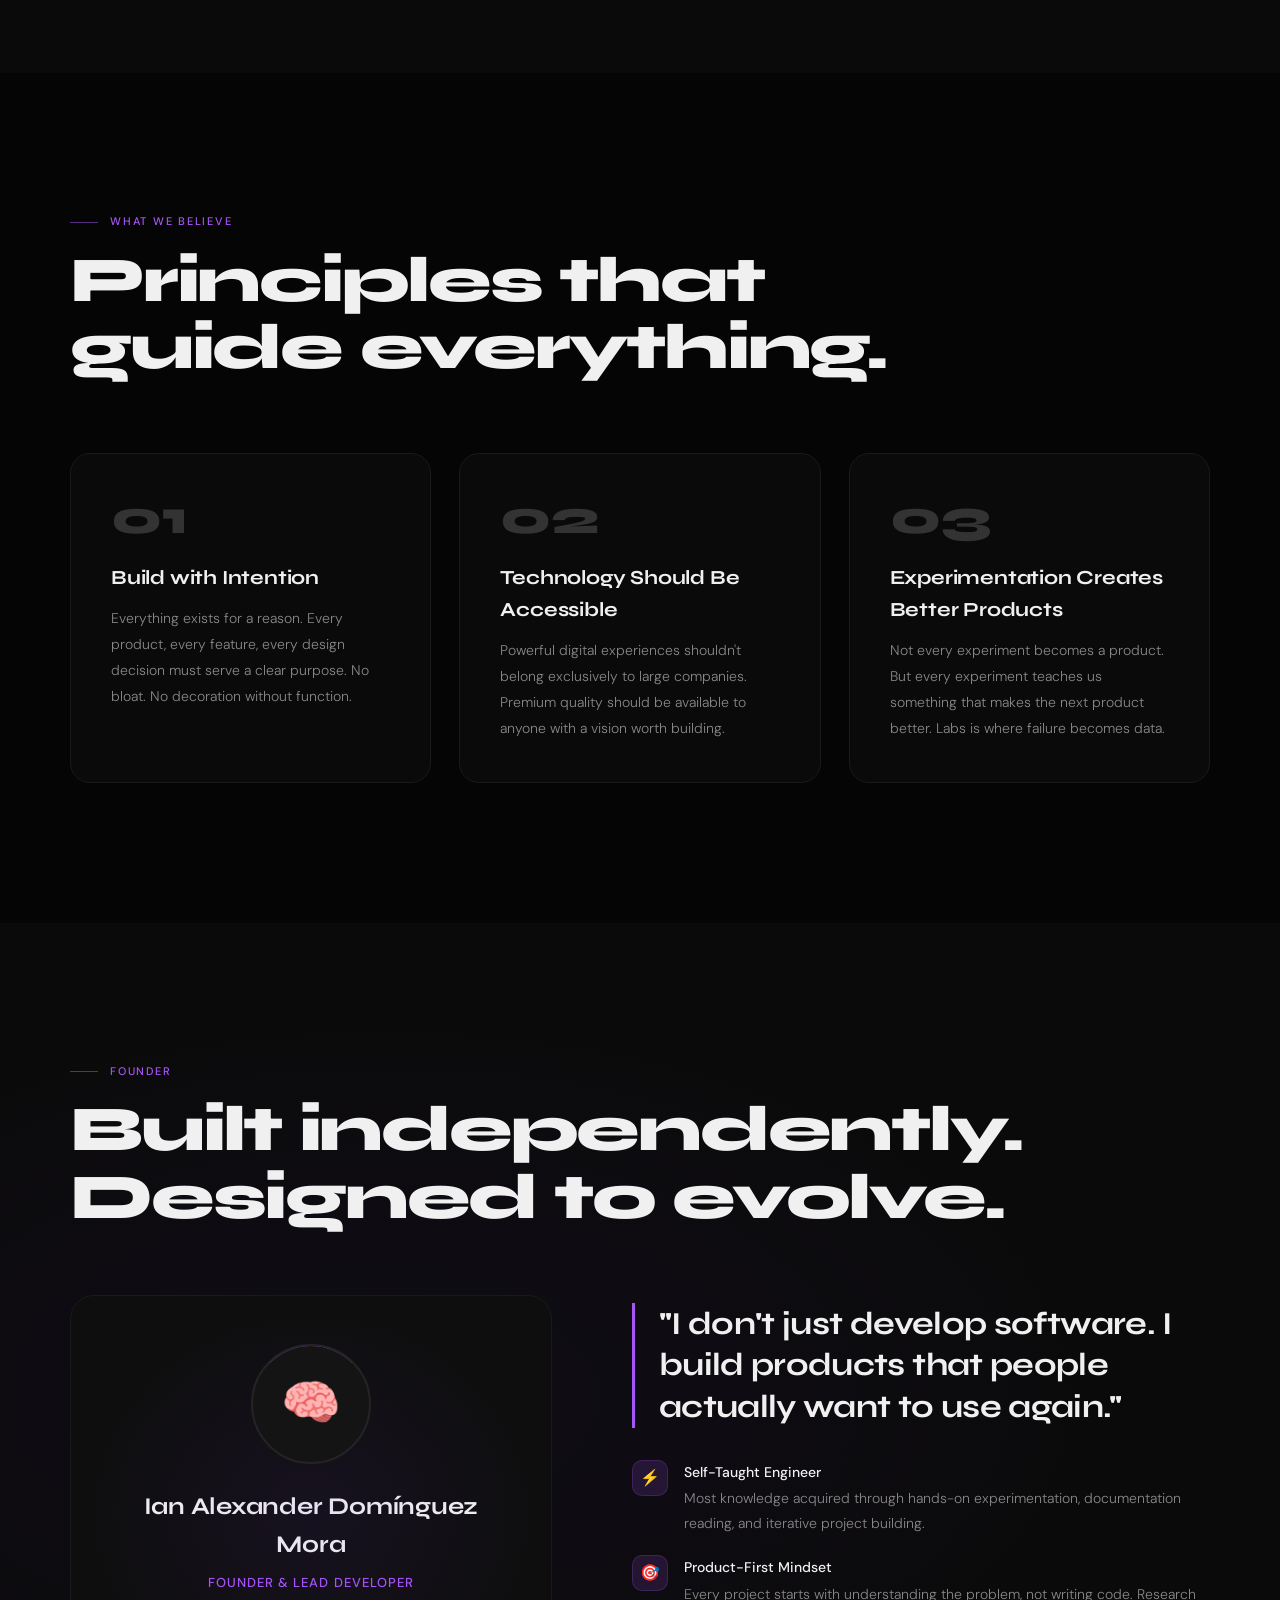
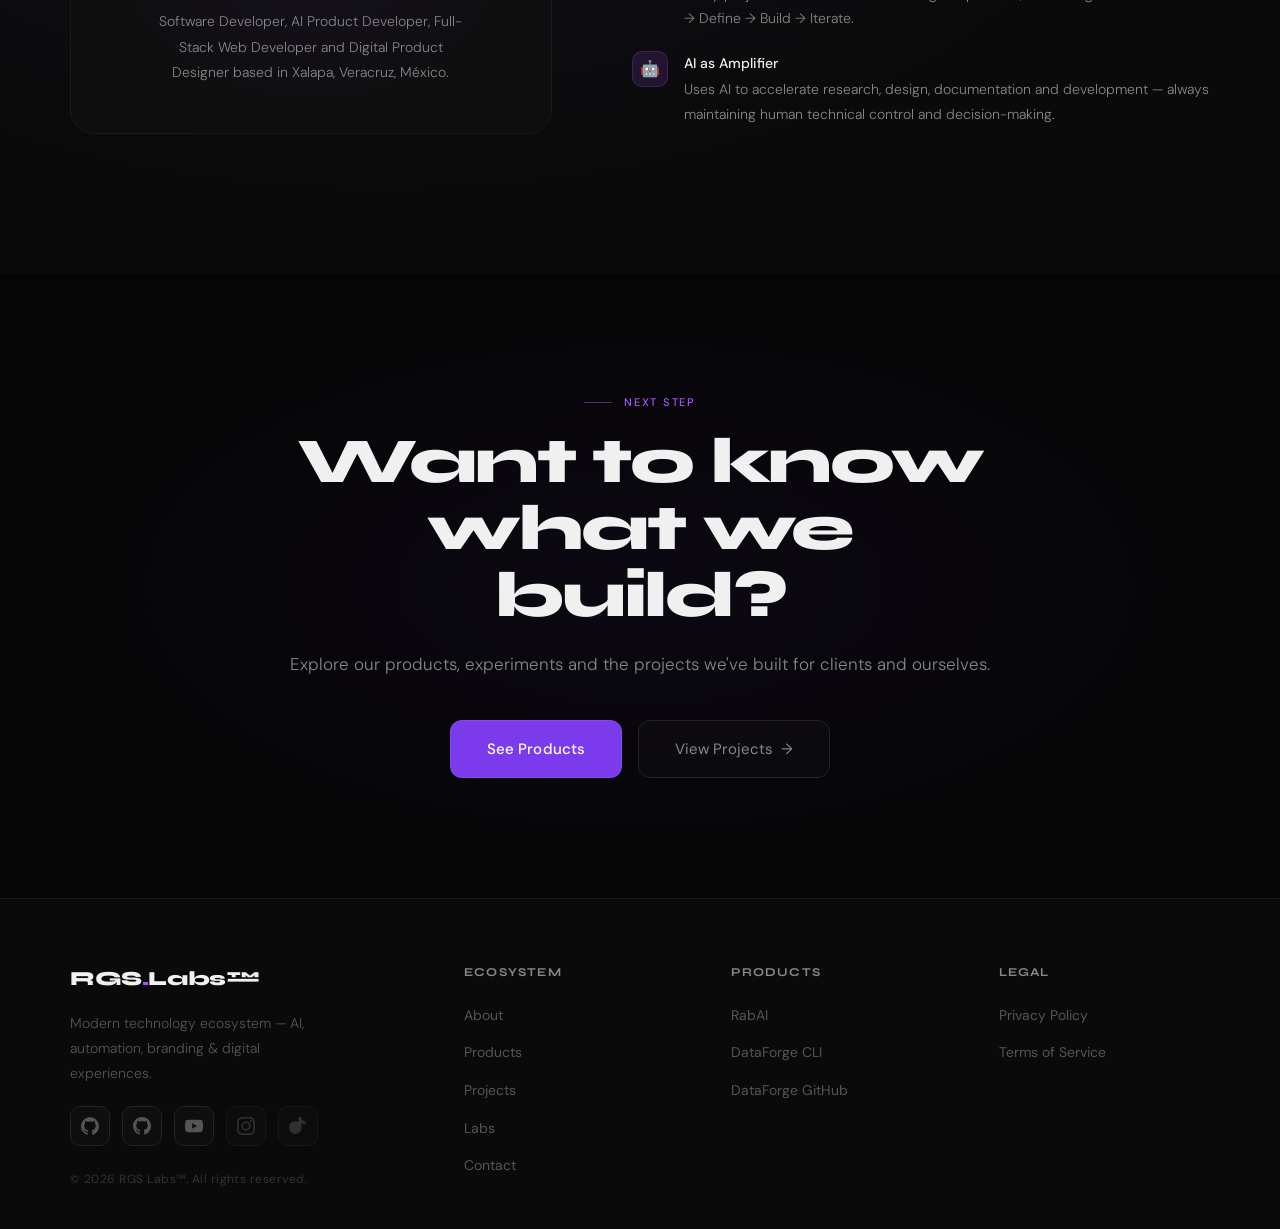
==== commit 0cf5a1de: "Add files via upload" ====
--- a/about.html
+++ b/about.html
@@ -4,310 +4,288 @@
 <meta charset="UTF-8"/>
 <meta name="viewport" content="width=device-width,initial-scale=1.0"/>
 <title>About — RGS Labs™</title>
+<meta name="description" content="RGS Labs™ is not just a studio. It's a technology ecosystem built independently, designed to evolve."/>
+<meta property="og:title" content="About — RGS Labs™"/>
+<meta property="og:description" content="From RabGamesStudio to RGS Labs — the evolution of an independent technology ecosystem."/>
+<link rel="canonical" href="https://rgslabs.github.io/RGS-Labs/about.html"/>
 <link href="https://fonts.googleapis.com/css2?family=Syne:wght@400;500;600;700;800&family=DM+Sans:opsz,wght@9..40,300;9..40,400;9..40,500&display=swap" rel="stylesheet"/>
+<link rel="stylesheet" href="styles.css"/>
 <style>
-*,*::before,*::after{box-sizing:border-box;margin:0;padding:0}
-:root{--bg:#050505;--bg2:#0a0a0a;--bg3:#101010;--bg4:#161616;--border:#1a1a1a;--border2:#242424;--border3:#303030;--text:#efefef;--text2:#787878;--text3:#3d3d3d;--text4:#252525;--purple:#a855f7;--purple2:#7c3aed;--purple3:rgba(124,58,237,.12);--purple4:rgba(168,85,247,.06);--purple-glow:rgba(168,85,247,.18);--font-h:'Syne',sans-serif;--font-b:'DM Sans',sans-serif;--ease:cubic-bezier(.16,1,.3,1)}
-html{scroll-behavior:smooth}
-body{background:var(--bg);color:var(--text);font-family:var(--font-b);font-size:16px;line-height:1.6;overflow-x:hidden;cursor:none}
-body::before{content:'';position:fixed;inset:0;background-image:url("data:image/svg+xml,%3Csvg viewBox='0 0 256 256' xmlns='http://www.w3.org/2000/svg'%3E%3Cfilter id='n'%3E%3CfeTurbulence type='fractalNoise' baseFrequency='0.9' numOctaves='4' stitchTiles='stitch'/%3E%3C/filter%3E%3Crect width='100%25' height='100%25' filter='url(%23n)' opacity='0.03'/%3E%3C/svg%3E");opacity:.4;pointer-events:none;z-index:1;mix-blend-mode:overlay}
-.cursor-dot{position:fixed;width:6px;height:6px;background:var(--purple);border-radius:50%;pointer-events:none;z-index:9999;transform:translate(-50%,-50%);transition:width .2s var(--ease),height .2s var(--ease),background .2s;will-change:left,top}
-.cursor-dot.hover{width:10px;height:10px;background:#c084fc}
-.cursor-dot.clicking{width:4px;height:4px;opacity:.7}
-nav{position:fixed;top:0;left:0;right:0;z-index:200;padding:0 48px;height:68px;display:flex;align-items:center;justify-content:space-between;transition:all .4s var(--ease)}
-nav.scrolled{background:rgba(5,5,5,.92);backdrop-filter:blur(28px);border-bottom:1px solid var(--border)}
-.nav-logo{display:flex;align-items:center;gap:8px;text-decoration:none;cursor:none}
-.nav-logo-text{font-family:var(--font-h);font-size:18px;font-weight:800;color:var(--text);letter-spacing:-.02em}
-.nav-logo-text span{color:var(--purple)}
-.nav-links{display:flex;gap:32px;list-style:none}
-.nav-links a{font-size:12px;font-weight:400;color:var(--text2);text-decoration:none;letter-spacing:.05em;text-transform:uppercase;transition:color .2s;cursor:none;position:relative}
-.nav-links a::after{content:'';position:absolute;bottom:-2px;left:0;width:0;height:1px;background:var(--purple);transition:width .3s var(--ease)}
-.nav-links a:hover,.nav-links a.active{color:var(--text)}
-.nav-links a:hover::after,.nav-links a.active::after{width:100%}
-.nav-right{display:flex;align-items:center;gap:14px}
-.lang-toggle{display:flex;align-items:center;border:1px solid var(--border2);border-radius:8px;overflow:hidden;background:var(--bg2)}
-.lang-btn{font-size:11px;padding:5px 12px;border:none;background:transparent;color:var(--text3);cursor:pointer;font-family:var(--font-b);font-weight:500;letter-spacing:.04em;transition:all .25s}
-.lang-btn.active{background:var(--purple2);color:#fff}
-.nav-cta{background:var(--purple2);color:#fff;padding:9px 20px;border-radius:8px;font-size:13px;font-weight:500;text-decoration:none;font-family:var(--font-b);transition:all .25s;cursor:none;border:1px solid transparent;position:relative;overflow:hidden}
-.nav-cta::before{content:'';position:absolute;inset:0;background:rgba(255,255,255,.08);opacity:0;transition:opacity .2s}
-.nav-cta:hover::before{opacity:1}
-.nav-cta:hover{transform:translateY(-1px);box-shadow:0 8px 32px rgba(124,58,237,.4)}
-.reveal{opacity:0;transform:translateY(32px);transition:opacity .8s var(--ease),transform .8s var(--ease)}
-.reveal.visible{opacity:1;transform:translateY(0)}
-.reveal-left{opacity:0;transform:translateX(-32px);transition:opacity .8s var(--ease),transform .8s var(--ease)}
-.reveal-left.visible{opacity:1;transform:translateX(0)}
-.reveal-right{opacity:0;transform:translateX(32px);transition:opacity .8s var(--ease),transform .8s var(--ease)}
-.reveal-right.visible{opacity:1;transform:translateX(0)}
-.reveal-scale{opacity:0;transform:scale(.95);transition:opacity .7s var(--ease),transform .7s var(--ease)}
-.reveal-scale.visible{opacity:1;transform:scale(1)}
-.stagger-1{transition-delay:.05s}.stagger-2{transition-delay:.12s}.stagger-3{transition-delay:.2s}.stagger-4{transition-delay:.28s}
-section{padding:128px 48px;position:relative;z-index:2}
-.container{max-width:1100px;margin:0 auto}
-.sec-label{font-size:11px;letter-spacing:.14em;text-transform:uppercase;color:var(--purple);font-weight:500;margin-bottom:16px;display:flex;align-items:center;gap:10px}
-.sec-label::before{content:'';width:24px;height:1px;background:var(--purple);opacity:.6}
-.sec-title{font-family:var(--font-h);font-size:clamp(32px,4.5vw,56px);font-weight:800;line-height:1;letter-spacing:-.03em;color:var(--text);margin-bottom:20px}
-.sec-sub{font-size:17px;color:var(--text2);max-width:520px;line-height:1.7;font-weight:300}
-.btn-primary{background:var(--purple2);color:#fff;padding:15px 34px;border-radius:10px;font-size:15px;font-weight:500;text-decoration:none;font-family:var(--font-b);transition:all .3s var(--ease);cursor:none;position:relative;overflow:hidden;border:1px solid rgba(255,255,255,.1)}
-.btn-primary:hover{transform:translateY(-2px);box-shadow:0 16px 48px rgba(124,58,237,.45)}
-.btn-ghost{border:1px solid var(--border2);color:var(--text2);padding:15px 34px;border-radius:10px;font-size:15px;text-decoration:none;font-family:var(--font-b);transition:all .3s var(--ease);cursor:none;background:rgba(255,255,255,.02)}
-.btn-ghost:hover{border-color:var(--border3);color:var(--text);transform:translateY(-2px)}
-
-/* PAGE HERO */
-.page-hero{min-height:60vh;display:flex;align-items:flex-end;padding:120px 48px 80px;position:relative;overflow:hidden;background:var(--bg)}
-.page-hero-ambient{position:absolute;top:0;right:0;width:600px;height:400px;background:radial-gradient(ellipse,rgba(124,58,237,.12),transparent 70%);pointer-events:none;animation:ambientPulse 6s ease-in-out infinite}
-@keyframes ambientPulse{0%,100%{opacity:.6}50%{opacity:1}}
-.page-hero-content{max-width:1100px;margin:0 auto;width:100%;position:relative;z-index:2}
-.page-hero-label{font-size:11px;letter-spacing:.14em;text-transform:uppercase;color:var(--purple);font-weight:500;margin-bottom:20px;display:flex;align-items:center;gap:10px}
-.page-hero-label::before{content:'';width:24px;height:1px;background:var(--purple);opacity:.6}
-.page-hero-title{font-family:var(--font-h);font-size:clamp(52px,7vw,88px);font-weight:800;line-height:.92;letter-spacing:-.04em;color:var(--text);margin-bottom:24px}
-.page-hero-title em{font-style:normal;color:var(--text3);-webkit-text-stroke:1px var(--text4)}
-.page-hero-sub{font-size:18px;color:var(--text2);max-width:540px;line-height:1.7;font-weight:300}
-
-/* ABOUT GRID */
-#about-story{background:var(--bg2)}
-.story-grid{display:grid;grid-template-columns:1fr 1fr;gap:96px;align-items:start;margin-top:72px}
-.story-text p{color:var(--text2);font-size:15px;line-height:1.9;margin-bottom:24px;font-weight:300}
-.story-text p strong{color:var(--text);font-weight:500}
-.story-aside{display:flex;flex-direction:column;gap:2px;background:var(--border)}
-.story-stat{background:var(--bg3);padding:32px 28px;transition:background .3s}
-.story-stat:hover{background:var(--bg4)}
-.story-stat-num{font-family:var(--font-h);font-size:40px;font-weight:800;color:var(--text);line-height:1;margin-bottom:6px}
-.story-stat-num span{color:var(--purple)}
-.story-stat-label{font-size:12px;color:var(--text2);letter-spacing:.03em}
-
-/* VALUES */
-#values{background:var(--bg)}
-.values-grid{display:grid;grid-template-columns:repeat(3,1fr);gap:2px;background:var(--border);margin-top:72px}
-.value-card{background:var(--bg2);padding:44px 36px;transition:background .3s;position:relative;overflow:hidden}
-.value-card::after{content:'';position:absolute;bottom:0;left:0;right:0;height:2px;background:linear-gradient(90deg,transparent,var(--purple),transparent);opacity:0;transition:opacity .4s}
-.value-card:hover{background:var(--bg3)}
-.value-card:hover::after{opacity:1}
-.value-num{font-size:10px;color:var(--purple);font-family:var(--font-h);font-weight:700;letter-spacing:.14em;margin-bottom:20px}
-.value-title{font-family:var(--font-h);font-size:18px;font-weight:700;color:var(--text);margin-bottom:12px;letter-spacing:-.01em}
-.value-desc{font-size:13px;color:var(--text2);line-height:1.8;font-weight:300}
-
-/* MEET RAB */
-#meetrab{background:var(--bg2);overflow:hidden}
-.meetrab-wrap{display:grid;grid-template-columns:1fr 1fr;gap:80px;align-items:center;max-width:1100px;margin:0 auto}
-.meetrab-video-col{position:relative}
-.meetrab-video-glow{position:absolute;inset:-60px;background:radial-gradient(ellipse 70% 80% at 50% 50%,rgba(124,58,237,.22),rgba(168,85,247,.08) 50%,transparent 75%);filter:blur(30px);animation:ambientPulse 5s ease-in-out infinite;pointer-events:none;z-index:0}
-.meetrab-video-frame{position:relative;z-index:1;border-radius:18px;overflow:hidden;border:1px solid rgba(168,85,247,.2);background:var(--bg3);aspect-ratio:9/16;max-width:340px;margin:0 auto}
-.meetrab-video-frame iframe{width:100%;height:100%;border:none;display:block}
-.meetrab-frame-border{position:absolute;inset:-1px;border-radius:19px;background:linear-gradient(160deg,rgba(168,85,247,.4),transparent 60%);z-index:2;pointer-events:none}
-.meetrab-text-col{padding:20px 0}
-.meetrab-kicker{font-size:11px;letter-spacing:.16em;text-transform:uppercase;color:var(--purple);font-weight:600;margin-bottom:20px;display:flex;align-items:center;gap:10px}
-.meetrab-kicker::before{content:'';width:24px;height:1px;background:var(--purple);opacity:.6}
-.meetrab-headline{font-family:var(--font-h);font-size:clamp(36px,4vw,58px);font-weight:800;line-height:.95;letter-spacing:-.035em;color:var(--text);margin-bottom:28px}
-.meetrab-headline span{color:var(--text4);-webkit-text-stroke:1px var(--text3)}
-.meetrab-body{display:flex;flex-direction:column;gap:18px;margin-bottom:36px}
-.meetrab-body p{font-size:15px;color:var(--text2);line-height:1.85;font-weight:300}
-.meetrab-body p strong{color:var(--text);font-weight:500}
-.meetrab-quote{border-left:2px solid var(--purple);padding-left:20px;margin:8px 0}
-.meetrab-quote p{font-size:16px;color:var(--text);font-style:italic;line-height:1.7}
-.meetrab-cta-row{display:flex;gap:12px;align-items:center;flex-wrap:wrap}
-.meetrab-tag{display:inline-flex;align-items:center;gap:6px;font-size:11px;color:var(--text3);border:1px solid var(--border2);border-radius:100px;padding:5px 14px;letter-spacing:.04em}
-
-/* PROCESS */
-#process{background:var(--bg)}
-.proc-grid{display:grid;grid-template-columns:repeat(4,1fr);gap:2px;background:var(--border);margin-top:72px}
-.proc-step{background:var(--bg2);padding:36px 28px;position:relative;overflow:hidden;transition:background .3s}
-.proc-step:hover{background:var(--bg3)}
-.proc-line{position:absolute;top:0;left:0;bottom:0;width:2px;background:var(--border2);transition:background .3s}
-.proc-step:hover .proc-line{background:var(--purple)}
-.proc-num{font-size:10px;color:var(--purple);font-family:var(--font-h);font-weight:700;letter-spacing:.14em;margin-bottom:20px}
-.proc-title{font-family:var(--font-h);font-size:16px;font-weight:700;color:var(--text);margin-bottom:10px}
-.proc-desc{font-size:13px;color:var(--text2);line-height:1.7;font-weight:300}
-
-/* FOOTER */
-footer{background:var(--bg2);border-top:1px solid var(--border);padding:52px 48px;position:relative;z-index:2}
-.footer-inner{max-width:1100px;margin:0 auto;display:grid;grid-template-columns:1.5fr 1fr 1fr 1fr;gap:48px}
-.footer-brand{display:flex;flex-direction:column;gap:14px}
-.footer-logo-text{font-family:var(--font-h);font-size:18px;font-weight:800;color:var(--text);letter-spacing:-.02em}
-.footer-logo-text span{color:var(--purple)}
-.footer-tagline{font-size:13px;color:var(--text3);line-height:1.7;max-width:200px}
-.footer-socials{display:flex;gap:10px;align-items:center}
-.social-link{width:36px;height:36px;border-radius:9px;border:1px solid var(--border2);background:var(--bg3);display:flex;align-items:center;justify-content:center;text-decoration:none;transition:all .3s var(--ease);position:relative;overflow:hidden}
-.social-link::before{content:'';position:absolute;inset:0;background:var(--purple3);opacity:0;transition:opacity .3s}
-.social-link:hover{border-color:rgba(168,85,247,.4);transform:translateY(-3px);box-shadow:0 8px 24px rgba(124,58,237,.25)}
-.social-link:hover::before{opacity:1}
-.social-link svg{width:16px;height:16px;fill:var(--text3);transition:fill .2s;position:relative;z-index:1}
-.social-link:hover svg{fill:var(--purple)}
-.footer-copy{font-size:11px;color:var(--text4);letter-spacing:.03em}
-.footer-col h4{font-family:var(--font-h);font-size:12px;font-weight:700;color:var(--text2);letter-spacing:.08em;text-transform:uppercase;margin-bottom:18px}
-.footer-col ul{list-style:none;display:flex;flex-direction:column;gap:10px}
-.footer-col ul a{font-size:13px;color:var(--text3);text-decoration:none;transition:color .2s;cursor:none}
-.footer-col ul a:hover{color:var(--text2)}
-.modal-overlay{position:fixed;inset:0;background:rgba(0,0,0,.94);z-index:500;display:flex;align-items:flex-start;justify-content:center;padding:40px 20px;opacity:0;pointer-events:none;transition:opacity .4s var(--ease);backdrop-filter:blur(12px)}
-.modal-overlay.active{opacity:1;pointer-events:all}
-.modal-box{background:var(--bg2);border:1px solid var(--border2);border-radius:20px;width:100%;max-width:700px;max-height:82vh;overflow-y:auto;padding:52px;transform:translateY(20px);transition:transform .4s var(--ease);scrollbar-width:thin;scrollbar-color:var(--border3) transparent}
-.modal-overlay.active .modal-box{transform:translateY(0)}
-.modal-header{display:flex;justify-content:space-between;align-items:flex-start;margin-bottom:36px}
-.modal-title{font-family:var(--font-h);font-size:24px;font-weight:800;color:var(--text);letter-spacing:-.025em}
-.modal-close{background:var(--bg3);border:1px solid var(--border2);color:var(--text2);width:38px;height:38px;border-radius:10px;cursor:pointer;font-size:16px;display:flex;align-items:center;justify-content:center;transition:all .2s;flex-shrink:0;margin-left:20px}
-.modal-close:hover{border-color:var(--purple);color:var(--purple)}
-.modal-section{margin-bottom:28px}
-.modal-section h3{font-size:11px;font-weight:600;color:var(--purple);letter-spacing:.1em;text-transform:uppercase;margin-bottom:12px}
-.modal-section p,.modal-section li{font-size:14px;color:var(--text2);line-height:1.85;font-weight:300}
-.modal-section ul{padding-left:16px}
-.modal-section li{margin-bottom:7px}
-.modal-divider{border:none;border-top:1px solid var(--border);margin:24px 0}
+/* ── ABOUT SPECIFIC ── */
+.about-hero{min-height:70vh;display:flex;align-items:center;justify-content:center;text-align:center;padding:140px 48px 80px;position:relative;overflow:hidden}
+.about-hero::before{content:'';position:absolute;inset:0;background:radial-gradient(ellipse at 50% 40%,rgba(124,58,237,.1),transparent 60%);pointer-events:none}
+.about-hero-content{position:relative;z-index:2;max-width:800px}
+.about-hero-label{font-size:11px;letter-spacing:.16em;text-transform:uppercase;color:var(--purple);font-weight:500;margin-bottom:20px}
+.about-hero-title{font-family:var(--font-h);font-size:clamp(36px,6vw,72px);font-weight:800;line-height:1.05;letter-spacing:-.04em;margin-bottom:28px}
+.about-hero-sub{font-size:clamp(16px,1.8vw,20px);color:var(--text2);max-width:560px;line-height:1.8;margin:0 auto;font-weight:300}
+
+/* Story Section */
+#story{background:var(--bg2);position:relative}
+#story::before{content:'';position:absolute;inset:0;background:radial-gradient(ellipse at 70% 30%,rgba(124,58,237,.05),transparent 60%);pointer-events:none}
+.story-grid{display:grid;grid-template-columns:1fr 1fr;gap:80px;align-items:center;margin-top:64px}
+.story-text{font-size:16px;color:var(--text2);line-height:1.9;font-weight:300}
+.story-text p{margin-bottom:20px}
+.story-text strong{color:var(--text);font-weight:500}
+.story-visual{position:relative}
+.story-visual-inner{background:var(--bg3);border:1px solid var(--border);border-radius:24px;padding:48px;position:relative;overflow:hidden}
+.story-visual-inner::before{content:'';position:absolute;top:0;left:0;right:0;height:2px;background:linear-gradient(90deg,transparent,var(--purple),transparent);opacity:.6}
+.story-visual-label{font-size:11px;letter-spacing:.12em;text-transform:uppercase;color:var(--purple);margin-bottom:16px;font-weight:500}
+.story-visual-title{font-family:var(--font-h);font-size:28px;font-weight:800;color:var(--text);margin-bottom:12px;letter-spacing:-.02em}
+.story-visual-desc{font-size:14px;color:var(--text2);line-height:1.75;font-weight:300}
+.story-timeline{margin-top:32px;display:flex;flex-direction:column;gap:16px}
+.timeline-item{display:flex;gap:16px;align-items:flex-start}
+.timeline-dot{width:10px;height:10px;border-radius:50%;background:var(--purple);margin-top:6px;flex-shrink:0;position:relative}
+.timeline-dot::after{content:'';position:absolute;inset:-4px;border:1px solid rgba(168,85,247,.3);border-radius:50%;animation:timelinePulse 2s ease-in-out infinite}
+@keyframes timelinePulse{0%,100%{transform:scale(1);opacity:1}50%{transform:scale(1.3);opacity:0}}
+.timeline-text{font-size:14px;color:var(--text2);line-height:1.7;font-weight:300}
+.timeline-text strong{color:var(--text);display:block;margin-bottom:2px;font-weight:500}
+
+/* Principles */
+#principles{background:var(--bg)}
+.principles-grid{display:grid;grid-template-columns:repeat(3,1fr);gap:28px;margin-top:72px}
+.principle-card{padding:40px;border:1px solid var(--border);border-radius:20px;background:var(--bg2);transition:all .5s var(--ease-out);position:relative;overflow:hidden;cursor:none}
+.principle-card::before{content:'';position:absolute;top:0;left:0;right:0;height:2px;background:linear-gradient(90deg,transparent,var(--purple),transparent);transform:scaleX(0);transition:transform .6s var(--ease-out)}
+.principle-card:hover{border-color:var(--border2);background:var(--bg3);transform:translateY(-6px);box-shadow:0 24px 64px rgba(0,0,0,.4)}
+.principle-card:hover::before{transform:scaleX(1)}
+.principle-num{font-family:var(--font-h);font-size:48px;font-weight:800;color:var(--text4);line-height:1;margin-bottom:20px;transition:color .4s}
+.principle-card:hover .principle-num{color:var(--purple);text-shadow:0 0 40px var(--purple-glow)}
+.principle-title{font-family:var(--font-h);font-size:20px;font-weight:700;color:var(--text);margin-bottom:12px;letter-spacing:-.01em}
+.principle-desc{font-size:14px;color:var(--text2);line-height:1.85;font-weight:300}
+
+/* Founder */
+#founder{background:var(--bg2);position:relative}
+#founder::before{content:'';position:absolute;inset:0;background:radial-gradient(ellipse at 30% 50%,rgba(124,58,237,.06),transparent 60%);pointer-events:none}
+.founder-grid{display:grid;grid-template-columns:1fr 1.2fr;gap:80px;align-items:center;margin-top:64px}
+.founder-visual{background:var(--bg3);border:1px solid var(--border);border-radius:24px;padding:48px;text-align:center;position:relative;overflow:hidden}
+.founder-visual::before{content:'';position:absolute;inset:0;background:radial-gradient(ellipse at center,rgba(124,58,237,.08),transparent 70%);pointer-events:none}
+.founder-avatar{width:120px;height:120px;border-radius:50%;background:var(--bg4);border:2px solid var(--border2);margin:0 auto 24px;display:flex;align-items:center;justify-content:center;font-size:48px;position:relative;overflow:hidden}
+.founder-avatar::after{content:'';position:absolute;inset:-2px;border-radius:50%;border:2px solid transparent;border-top-color:var(--purple);animation:avatarSpin 8s linear infinite}
+@keyframes avatarSpin{to{transform:rotate(360deg)}}
+.founder-name{font-family:var(--font-h);font-size:24px;font-weight:700;color:var(--text);margin-bottom:8px;letter-spacing:-.01em}
+.founder-role{font-size:13px;color:var(--purple);letter-spacing:.08em;text-transform:uppercase;font-weight:500;margin-bottom:16px}
+.founder-bio{font-size:14px;color:var(--text2);line-height:1.8;font-weight:300;max-width:320px;margin:0 auto}
+.founder-content .sec-sub{max-width:520px}
+.founder-quote{font-family:var(--font-h);font-size:clamp(22px,3vw,32px);font-weight:700;color:var(--text);line-height:1.3;margin-bottom:32px;letter-spacing:-.02em;position:relative;padding-left:24px;border-left:3px solid var(--purple)}
+.founder-details{display:flex;flex-direction:column;gap:20px}
+.founder-detail-item{display:flex;gap:16px;align-items:flex-start}
+.founder-detail-icon{width:36px;height:36px;border-radius:10px;background:var(--purple-glow);border:1px solid rgba(168,85,247,.2);display:flex;align-items:center;justify-content:center;font-size:16px;flex-shrink:0}
+.founder-detail-text{font-size:14px;color:var(--text2);line-height:1.75;font-weight:300}
+.founder-detail-text strong{color:var(--text);display:block;margin-bottom:2px;font-weight:500}
+
 @media(max-width:900px){
-  nav{padding:0 20px}.nav-links{display:none}
-  section{padding:80px 20px}.page-hero{padding:100px 20px 60px}
-  .story-grid,.meetrab-wrap,.values-grid,.proc-grid{grid-template-columns:1fr}
-  .meetrab-video-frame{max-width:100%;aspect-ratio:16/9}
-  .footer-inner{grid-template-columns:1fr;gap:32px}
+  .story-grid,.founder-grid{grid-template-columns:1fr;gap:48px}
+  .principles-grid{grid-template-columns:1fr}
 }
 </style>
 </head>
 <body>
 <div class="cursor-dot" id="cursorDot"></div>
-<div class="modal-overlay" id="modalOverlay" onclick="closeModal(event)"><div class="modal-box"><div class="modal-header"><div class="modal-title" id="modalTitle"></div><button class="modal-close" onclick="closeAllModals()">✕</button></div><div id="modalContent"></div></div></div>
+<div class="page-transition" id="pageTransition"><div class="page-transition-logo">RGS<span>.</span>Labs™</div></div>
+
+<div class="modal-overlay" id="modalOverlay" onclick="closeModal(event)">
+  <div class="modal-box"><div class="modal-header"><div class="modal-title" id="modalTitle"></div><button class="modal-close" onclick="closeAllModals()">✕</button></div><div id="modalContent"></div></div>
+</div>
 
 <nav id="mainNav">
-  <a href="index.html" class="nav-logo"><div class="nav-logo-text">RGS<span>.</span>Labs™</div></a>
+  <a href="index.html" class="nav-logo">
+    <div class="nav-logo-text">RGS<span>.</span>Labs<sup class="nav-logo-sup">TM</sup></div>
+  </a>
   <ul class="nav-links">
     <li><a href="index.html" data-en="Home" data-es="Inicio">Home</a></li>
-    <li><a href="about.html" class="active" data-en="About" data-es="Nosotros">About</a></li>
-    <li><a href="services.html" data-en="Services" data-es="Servicios">Services</a></li>
-    <li><a href="projects.html" data-en="Projects" data-es="Proyectos">Projects</a></li>
-    <li><a href="contact.html" data-en="Contact" data-es="Contacto">Contact</a></li>
+    <li><a href="about.html" class="active" data-en="About" data-es="About">About</a></li>
+    <li><a href="products.html" data-en="Products" data-es="Products">Products</a></li>
+    <li><a href="projects.html" data-en="Projects" data-es="Projects">Projects</a></li>
+    <li><a href="labs.html" data-en="Labs" data-es="Labs">Labs</a></li>
+    <li><a href="contact.html" data-en="Contact" data-es="Contact">Contact</a></li>
   </ul>
   <div class="nav-right">
-    <div class="lang-toggle"><button class="lang-btn active" id="btnEN" onclick="setLang('en')">EN</button><button class="lang-btn" id="btnES" onclick="setLang('es')">ES</button></div>
-    <a href="contact.html" class="nav-cta" data-en="Start a Project" data-es="Iniciar Proyecto">Start a Project</a>
+    <div class="lang-toggle">
+      <button class="lang-btn active" id="btnEN" onclick="setLang('en')">EN</button>
+      <button class="lang-btn" id="btnES" onclick="setLang('es')">ES</button>
+    </div>
+    <a href="https://rgslabs.github.io/RGS-Labs-Landing-Page/" class="nav-cta" target="_blank" rel="noopener" data-en="Work with RGS" data-es="Work with RGS">Work with RGS</a>
   </div>
 </nav>
 
-<!-- PAGE HERO -->
-<div class="page-hero">
-  <div class="page-hero-ambient"></div>
-  <div class="page-hero-content">
-    <div class="page-hero-label" data-en="About RGS Labs" data-es="Sobre RGS Labs">About RGS Labs</div>
-    <h1 class="page-hero-title" data-en="Not just a studio.<br><em>A technology</em><br>ecosystem." data-es="No solo un estudio.<br><em>Un ecosistema</em><br>tecnológico.">Not just a studio.<br><em>A technology</em><br>ecosystem.</h1>
-    <p class="page-hero-sub" data-en="RGS Labs™ was built with one conviction: the future of digital belongs to those who combine technology, design and intelligence into one seamless experience." data-es="RGS Labs™ fue construido con una convicción: el futuro digital pertenece a quienes combinan tecnología, diseño e inteligencia en una experiencia unificada.">RGS Labs™ was built with one conviction: the future of digital belongs to those who combine technology, design and intelligence into one seamless experience.</p>
-  </div>
-</div>
-
-<!-- STORY -->
-<section id="about-story">
+<!-- ════════════════════════════════════════
+     ABOUT HERO
+     ════════════════════════════════════════ -->
+<section class="about-hero">
+  <div class="about-hero-content">
+    <div class="about-hero-label reveal" data-en="About RGS Labs" data-es="Sobre RGS Labs">About RGS Labs</div>
+    <h1 class="about-hero-title reveal">
+      <span data-en="Not just a studio." data-es="No solo un estudio.">Not just a studio.</span><br>
+      <span style="color:var(--text4);-webkit-text-stroke:1.5px var(--text3)" data-en="A technology ecosystem." data-es="Un ecosistema tecnológico.">A technology ecosystem.</span>
+    </h1>
+    <p class="about-hero-sub reveal" data-en="Built independently. Designed to evolve. RGS Labs™ began as an independent creative studio and grew into a technology ecosystem focused on building products, digital experiences and experimental systems." data-es="Construido de forma independiente. Diseñado para evolucionar. RGS Labs™ comenzó como un estudio creativo independiente y creció hasta convertirse en un ecosistema tecnológico enfocado en construir productos, experiencias digitales y sistemas experimentales.">Built independently. Designed to evolve. RGS Labs™ began as an independent creative studio and grew into a technology ecosystem focused on building products, digital experiences and experimental systems.</p>
+  </div>
+</section>
+
+<!-- ════════════════════════════════════════
+     OUR STORY
+     ════════════════════════════════════════ -->
+<section id="story">
   <div class="container">
     <div class="sec-label reveal" data-en="Our Story" data-es="Nuestra Historia">Our Story</div>
-    <h2 class="sec-title reveal" data-en="From creator to<br>technology ecosystem." data-es="De creador a<br>ecosistema tecnológico.">From creator to<br>technology ecosystem.</h2>
+    <h2 class="sec-title reveal" data-en="From games<br>to systems." data-es="De juegos<br>a sistemas.">From games<br>to systems.</h2>
     <div class="story-grid">
-      <div class="story-text reveal-left">
-        <p data-en="<strong>RGS Labs™</strong> (formerly RabGamesStudio™) began as a creative project and evolved into something much larger — a modern technology studio committed to building digital experiences that actually matter." data-es="<strong>RGS Labs™</strong> (antes RabGamesStudio™) comenzó como un proyecto creativo y evolucionó hacia algo mucho más grande — un estudio tecnológico moderno comprometido a construir experiencias digitales que realmente importan."><strong>RGS Labs™</strong> (formerly RabGamesStudio™) began as a creative project and evolved into something much larger — a modern technology studio committed to building digital experiences that actually matter.</p>
-        <p data-en="We don't sell websites. We build <strong>digital presence</strong>, automate workflows, craft AI-powered tools and create brand identities that command attention in a saturated digital world." data-es="No vendemos páginas web. Construimos <strong>presencia digital</strong>, automatizamos flujos, creamos herramientas de IA y desarrollamos identidades de marca que generan autoridad en un mundo digital saturado.">We don't sell websites. We build <strong>digital presence</strong>, automate workflows, craft AI-powered tools and create brand identities that command attention in a saturated digital world.</p>
-        <p data-en="The name changed. The ambition didn't. Every product, service and tool we build is designed to push the standard of what modern digital experiences can be." data-es="El nombre cambió. La ambición no. Cada producto, servicio y herramienta que construimos está diseñado para elevar el estándar de lo que las experiencias digitales modernas pueden ser.">The name changed. The ambition didn't. Every product, service and tool we build is designed to push the standard of what modern digital experiences can be.</p>
-      </div>
-      <div class="story-aside reveal-right">
-        <div class="story-stat reveal-scale stagger-1"><div class="story-stat-num">5<span>+</span></div><div class="story-stat-label" data-en="Core Services" data-es="Servicios Principales">Core Services</div></div>
-        <div class="story-stat reveal-scale stagger-2"><div class="story-stat-num">3<span>+</span></div><div class="story-stat-label" data-en="Active Divisions" data-es="Divisiones Activas">Active Divisions</div></div>
-        <div class="story-stat reveal-scale stagger-3"><div class="story-stat-num" style="color:var(--purple);font-size:28px">AI</div><div class="story-stat-label" data-en="Powered Products" data-es="Productos con IA">Powered Products</div></div>
-        <div class="story-stat reveal-scale stagger-4"><div class="story-stat-num" style="color:var(--purple)">∞</div><div class="story-stat-label" data-en="Long-Term Vision" data-es="Visión a Largo Plazo">Long-Term Vision</div></div>
-      </div>
-    </div>
-  </div>
-</section>
-
-<!-- VALUES -->
-<section id="values">
+      <div class="story-text reveal">
+        <p data-en="RGS Labs™ began as <strong>RabGamesStudio</strong> — an independent game development studio driven by curiosity and the desire to understand how technology works from the inside out." data-es="RGS Labs™ comenzó como <strong>RabGamesStudio</strong> — un estudio independiente de desarrollo de videojuegos impulsado por la curiosidad y el deseo de entender cómo funciona la tecnología desde adentro.">RGS Labs™ began as <strong>RabGamesStudio</strong> — an independent game development studio driven by curiosity and the desire to understand how technology works from the inside out.</p>
+        <p data-en="What started as experiments in game design, audio-reactive engines and creative tools evolved into something larger: a technology ecosystem that builds <strong>AI products, developer tools, digital experiences and experimental systems</strong>." data-es="Lo que comenzó como experimentos en diseño de juegos, motores de audio reactivo y herramientas creativas evolucionó hacia algo más grande: un ecosistema tecnológico que construye <strong>productos de IA, herramientas para desarrolladores, experiencias digitales y sistemas experimentales</strong>.">What started as experiments in game design, audio-reactive engines and creative tools evolved into something larger: a technology ecosystem that builds <strong>AI products, developer tools, digital experiences and experimental systems</strong>.</p>
+        <p data-en="Today, RGS Labs™ operates through three divisions — each focused on a different aspect of technology, but all united by the same principle: <strong>build with intention</strong>." data-es="Hoy, RGS Labs™ opera a través de tres divisiones — cada una enfocada en un aspecto diferente de la tecnología, pero todas unidas por el mismo principio: <strong>construir con intención</strong>.">Today, RGS Labs™ operates through three divisions — each focused on a different aspect of technology, but all united by the same principle: <strong>build with intention</strong>.</p>
+      </div>
+      <div class="story-visual reveal stagger-2">
+        <div class="story-visual-inner">
+          <div class="story-visual-label" data-en="Evolution" data-es="Evolución">Evolution</div>
+          <div class="story-visual-title" data-en="RabGamesStudio → RGS Labs™" data-es="RabGamesStudio → RGS Labs™">RabGamesStudio → RGS Labs™</div>
+          <div class="story-visual-desc" data-en="The transformation from an indie game studio into a full technology ecosystem." data-es="La transformación de un estudio indie de juegos en un ecosistema tecnológico completo.">The transformation from an indie game studio into a full technology ecosystem.</div>
+          <div class="story-timeline">
+            <div class="timeline-item">
+              <div class="timeline-dot"></div>
+              <div class="timeline-text"><strong data-en="RabGamesStudio" data-es="RabGamesStudio">RabGamesStudio</strong><span data-en="Indie game development & creative experiments" data-es="Desarrollo indie de juegos y experimentos creativos">Indie game development & creative experiments</span></div>
+            </div>
+            <div class="timeline-item">
+              <div class="timeline-dot"></div>
+              <div class="timeline-text"><strong data-en="RGS Labs™" data-es="RGS Labs™">RGS Labs™</strong><span data-en="Technology ecosystem — AI, tools, digital experiences" data-es="Ecosistema tecnológico — IA, herramientas, experiencias digitales">Technology ecosystem — AI, tools, digital experiences</span></div>
+            </div>
+          </div>
+        </div>
+      </div>
+    </div>
+  </div>
+</section>
+
+<!-- ════════════════════════════════════════
+     WHAT WE BELIEVE
+     ════════════════════════════════════════ -->
+<section id="principles">
   <div class="container">
-    <div class="sec-label reveal" data-en="What We Stand For" data-es="En lo que Creemos">What We Stand For</div>
-    <h2 class="sec-title reveal" data-en="Principles that<br>drive every decision." data-es="Principios que guían<br>cada decisión.">Principles that<br>drive every decision.</h2>
-    <div class="values-grid">
-      <div class="value-card reveal stagger-1"><div class="value-num">01</div><div class="value-title" data-en="Intentionality" data-es="Intencionalidad">Intentionality</div><div class="value-desc" data-en="Nothing we build is accidental. Every pixel, every word, every animation exists for a reason — to serve your brand and your audience." data-es="Nada de lo que construimos es accidental. Cada píxel, cada palabra, cada animación existe por una razón — para servir a tu marca y tu audiencia.">Nothing we build is accidental. Every pixel, every word, every animation exists for a reason — to serve your brand and your audience.</div></div>
-      <div class="value-card reveal stagger-2"><div class="value-num">02</div><div class="value-title" data-en="Technology First" data-es="Tecnología Primero">Technology First</div><div class="value-desc" data-en="We approach every project as a technology problem, not just a design task. AI, automation and systems thinking are part of everything we build." data-es="Abordamos cada proyecto como un problema tecnológico, no solo una tarea de diseño. La IA, automatización y el pensamiento sistémico son parte de todo lo que construimos.">We approach every project as a technology problem, not just a design task. AI, automation and systems thinking are part of everything we build.</div></div>
-      <div class="value-card reveal stagger-3"><div class="value-num">03</div><div class="value-title" data-en="Premium is a Standard" data-es="Lo Premium es un Estándar">Premium is a Standard</div><div class="value-desc" data-en="We believe premium digital presence shouldn't be exclusive. Every client — regardless of size — deserves work that looks and feels world-class." data-es="Creemos que la presencia digital premium no debería ser exclusiva. Cada cliente, sin importar su tamaño, merece un trabajo que se vea y sienta de clase mundial.">We believe premium digital presence shouldn't be exclusive. Every client — regardless of size — deserves work that looks and feels world-class.</div></div>
-    </div>
-  </div>
-</section>
-
-<!-- MEET RAB -->
-<section id="meetrab">
-  <div class="meetrab-wrap">
-    <div class="meetrab-video-col reveal-left">
-      <div class="meetrab-video-glow"></div>
-      <div class="meetrab-video-frame">
-        <iframe id="founderVideo" src="https://www.youtube.com/embed/WbXe53iukx0?rel=0&modestbranding=1&playsinline=1" allow="encrypted-media" allowfullscreen></iframe>
-        <div class="meetrab-frame-border"></div>
-      </div>
-    </div>
-    <div class="meetrab-text-col reveal-right">
-      <div class="meetrab-kicker" data-en="Meet the Founder" data-es="Conoce al Fundador">Meet the Founder</div>
-      <h2 class="meetrab-headline" data-en="Built by someone<br>who <span>refused</span><br>to wait." data-es="Construido por alguien<br>que <span>se negó</span><br>a esperar.">Built by someone<br>who <span>refused</span><br>to wait.</h2>
-      <div class="meetrab-body">
-        <p data-en="My name is <strong>Rab</strong>. I'm the founder of RGS Labs™ — and I started building real technology before most people my age started thinking about it." data-es="Mi nombre es <strong>Rab</strong>. Soy el fundador de RGS Labs™ — y comencé a construir tecnología real antes de que la mayoría de personas de mi edad empezaran a pensar en ello.">My name is <strong>Rab</strong>. I'm the founder of RGS Labs™ — and I started building real technology before most people my age started thinking about it.</p>
-        <div class="meetrab-quote">
-          <p data-en="I don't just design pages — I build ecosystems. AI tools, automation systems, premium digital experiences. Everything I make is intentional." data-es="No solo diseño páginas — construyo ecosistemas. Herramientas de IA, sistemas de automatización, experiencias digitales premium. Todo lo que hago es intencional.">"I don't just design pages — I build ecosystems. AI tools, automation systems, premium digital experiences. Everything I make is intentional."</p>
+    <div class="sec-label reveal" data-en="What We Believe" data-es="En Qué Creemos">What We Believe</div>
+    <h2 class="sec-title reveal" data-en="Principles that<br>guide everything." data-es="Principios que<br>guían todo.">Principles that<br>guide everything.</h2>
+    <div class="principles-grid">
+      <div class="principle-card reveal stagger-1">
+        <div class="principle-num">01</div>
+        <div class="principle-title" data-en="Build with Intention" data-es="Construir con Intención">Build with Intention</div>
+        <div class="principle-desc" data-en="Everything exists for a reason. Every product, every feature, every design decision must serve a clear purpose. No bloat. No decoration without function." data-es="Todo existe por una razón. Cada producto, cada función, cada decisión de diseño debe servir a un propósito claro. Sin exceso. Sin decoración sin función.">Everything exists for a reason. Every product, every feature, every design decision must serve a clear purpose. No bloat. No decoration without function.</div>
+      </div>
+      <div class="principle-card reveal stagger-2">
+        <div class="principle-num">02</div>
+        <div class="principle-title" data-en="Technology Should Be Accessible" data-es="La Tecnología Debe Ser Accesible">Technology Should Be Accessible</div>
+        <div class="principle-desc" data-en="Powerful digital experiences shouldn't belong exclusively to large companies. Premium quality should be available to anyone with a vision worth building." data-es="Las experiencias digitales poderosas no deberían pertenecer exclusivamente a grandes empresas. La calidad premium debería estar disponible para cualquiera con una visión que valga la pena construir.">Powerful digital experiences shouldn't belong exclusively to large companies. Premium quality should be available to anyone with a vision worth building.</div>
+      </div>
+      <div class="principle-card reveal stagger-3">
+        <div class="principle-num">03</div>
+        <div class="principle-title" data-en="Experimentation Creates Better Products" data-es="La Experimentación Crea Mejores Productos">Experimentation Creates Better Products</div>
+        <div class="principle-desc" data-en="Not every experiment becomes a product. But every experiment teaches us something that makes the next product better. Labs is where failure becomes data." data-es="No todo experimento se convierte en producto. Pero cada experimento nos enseña algo que hace el siguiente producto mejor. Labs es donde el fracaso se convierte en datos.">Not every experiment becomes a product. But every experiment teaches us something that makes the next product better. Labs is where failure becomes data.</div>
+      </div>
+    </div>
+  </div>
+</section>
+
+<!-- ════════════════════════════════════════
+     FOUNDER
+     ════════════════════════════════════════ -->
+<section id="founder">
+  <div class="container">
+    <div class="sec-label reveal" data-en="Founder" data-es="Fundador">Founder</div>
+    <h2 class="sec-title reveal" data-en="Built independently.<br>Designed to evolve." data-es="Construido de forma independiente.<br>Diseñado para evolucionar.">Built independently.<br>Designed to evolve.</h2>
+    <div class="founder-grid">
+      <div class="founder-visual reveal">
+        <div class="founder-avatar">🧠</div>
+        <div class="founder-name">Ian Alexander Domínguez Mora</div>
+        <div class="founder-role" data-en="Founder & Lead Developer" data-es="Fundador y Lead Developer">Founder & Lead Developer</div>
+        <div class="founder-bio" data-en="Software Developer, AI Product Developer, Full-Stack Web Developer and Digital Product Designer based in Xalapa, Veracruz, México." data-es="Desarrollador de Software, Desarrollador de Productos de IA, Desarrollador Web Full-Stack y Diseñador de Productos Digitales con base en Xalapa, Veracruz, México.">Software Developer, AI Product Developer, Full-Stack Web Developer and Digital Product Designer based in Xalapa, Veracruz, México.</div>
+      </div>
+      <div class="founder-content reveal stagger-2">
+        <div class="founder-quote" data-en=""I don't just develop software. I build products that people actually want to use again."" data-es=""No solo desarrollo software. Construyo productos que las personas realmente quieran volver a utilizar."">"I don't just develop software. I build products that people actually want to use again."</div>
+        <div class="founder-details">
+          <div class="founder-detail-item">
+            <div class="founder-detail-icon">⚡</div>
+            <div class="founder-detail-text">
+              <strong data-en="Self-Taught Engineer" data-es="Ingeniero Autodidacta">Self-Taught Engineer</strong>
+              <span data-en="Most knowledge acquired through hands-on experimentation, documentation reading, and iterative project building." data-es="La mayor parte del conocimiento adquirido a través de experimentación práctica, lectura de documentación y construcción iterativa de proyectos.">Most knowledge acquired through hands-on experimentation, documentation reading, and iterative project building.</span>
+            </div>
+          </div>
+          <div class="founder-detail-item">
+            <div class="founder-detail-icon">🎯</div>
+            <div class="founder-detail-text">
+              <strong data-en="Product-First Mindset" data-es="Mentalidad de Producto Primero">Product-First Mindset</strong>
+              <span data-en="Every project starts with understanding the problem, not writing code. Research → Define → Build → Iterate." data-es="Cada proyecto comienza entendiendo el problema, no escribiendo código. Investigar → Definir → Construir → Iterar.">Every project starts with understanding the problem, not writing code. Research → Define → Build → Iterate.</span>
+            </div>
+          </div>
+          <div class="founder-detail-item">
+            <div class="founder-detail-icon">🤖</div>
+            <div class="founder-detail-text">
+              <strong data-en="AI as Amplifier" data-es="IA como Amplificador">AI as Amplifier</strong>
+              <span data-en="Uses AI to accelerate research, design, documentation and development — always maintaining human technical control and decision-making." data-es="Usa IA para acelerar investigación, diseño, documentación y desarrollo — manteniendo siempre el control técnico humano y la toma de decisiones.">Uses AI to accelerate research, design, documentation and development — always maintaining human technical control and decision-making.</span>
+            </div>
+          </div>
         </div>
-        <p data-en="RGS Labs™ was born from the belief that <strong>premium technology shouldn't be exclusive</strong>. That great design, real automation and intelligent tools should be accessible to any brand willing to evolve." data-es="RGS Labs™ nació de la creencia de que <strong>la tecnología premium no debería ser exclusiva</strong>. Que el gran diseño, la automatización real y las herramientas inteligentes deben ser accesibles para cualquier marca dispuesta a evolucionar.">RGS Labs™ was born from the belief that <strong>premium technology shouldn't be exclusive</strong>. That great design, real automation and intelligent tools should be accessible to any brand willing to evolve.</p>
-      </div>
-      <div class="meetrab-cta-row">
-        <a href="contact.html" class="btn-primary" data-en="Work with me →" data-es="Trabaja conmigo →">Work with me →</a>
-        <div class="meetrab-tag">🔬 <span data-en="RGS Labs™ · Est. 2024" data-es="RGS Labs™ · Est. 2024">RGS Labs™ · Est. 2024</span></div>
-      </div>
-    </div>
-  </div>
-</section>
-
-<!-- PROCESS -->
-<section id="process">
-  <div class="container">
-    <div class="sec-label reveal" data-en="Our Process" data-es="Nuestro Proceso">Our Process</div>
-    <h2 class="sec-title reveal" data-en="How we work." data-es="Cómo trabajamos.">How we work.</h2>
-    <div class="proc-grid">
-      <div class="proc-step reveal stagger-1"><div class="proc-line"></div><div class="proc-num">STEP 01</div><div class="proc-title" data-en="Contact" data-es="Contacto">Contact</div><div class="proc-desc" data-en="You reach out. We listen, understand your vision and define the project scope together." data-es="Tú contactas. Escuchamos, entendemos tu visión y definimos el alcance juntos.">You reach out. We listen, understand your vision and define the project scope together.</div></div>
-      <div class="proc-step reveal stagger-2"><div class="proc-line"></div><div class="proc-num">STEP 02</div><div class="proc-title" data-en="PDF Brief" data-es="Brief en PDF">PDF Brief</div><div class="proc-desc" data-en="You deliver your complete PDF brief — assets, copy, goals, references. 50% deposit confirms the project. No brief = no project." data-es="Entregas tu brief en PDF completo — assets, textos, objetivos, referencias. 50% de anticipo confirma el proyecto. Sin brief = sin proyecto.">You deliver your complete PDF brief — assets, copy, goals, references. 50% deposit confirms the project. No brief = no project.</div></div>
-      <div class="proc-step reveal stagger-3"><div class="proc-line"></div><div class="proc-num">STEP 03</div><div class="proc-title" data-en="Build & Review" data-es="Desarrollo y Revisión">Build & Review</div><div class="proc-desc" data-en="We build and send you a preview. Up to 2 revision rounds included in every project." data-es="Construimos y te enviamos un preview. Hasta 2 rondas de revisión incluidas en cada proyecto.">We build and send you a preview. Up to 2 revision rounds included in every project.</div></div>
-      <div class="proc-step reveal stagger-4"><div class="proc-line"></div><div class="proc-num">STEP 04</div><div class="proc-title" data-en="Deliver" data-es="Entrega">Deliver</div><div class="proc-desc" data-en="Final payment. Final delivery. Your digital ecosystem is live and ready to make an impression." data-es="Pago final. Entrega final. Tu ecosistema digital está listo para causar impresión.">Final payment. Final delivery. Your digital ecosystem is live and ready to make an impression.</div></div>
-    </div>
-  </div>
-</section>
-
+      </div>
+    </div>
+  </div>
+</section>
+
+<!-- ════════════════════════════════════════
+     CTA STRIP
+     ════════════════════════════════════════ -->
+<section id="cta-strip">
+  <div class="cta-strip-inner">
+    <div class="sec-label reveal" style="justify-content:center" data-en="Next Step" data-es="Siguiente Paso">Next Step</div>
+    <h2 class="sec-title reveal" data-en="Want to know<br>what we build?" data-es="¿Quieres saber<br>qué construimos?">Want to know<br>what we build?</h2>
+    <p class="reveal" data-en="Explore our products, experiments and the projects we've built for clients and ourselves." data-es="Explora nuestros productos, experimentos y los proyectos que hemos construido para clientes y para nosotros mismos.">Explore our products, experiments and the projects we've built for clients and ourselves.</p>
+    <div class="hero-actions reveal">
+      <a href="products.html" class="btn-primary" data-en="See Products" data-es="Ver Productos">See Products</a>
+      <a href="projects.html" class="btn-ghost" data-en="View Projects →" data-es="Ver Proyectos →">View Projects <span class="btn-arrow">→</span></a>
+    </div>
+  </div>
+</section>
+
+<!-- ════════════════════════════════════════
+     FOOTER
+     ════════════════════════════════════════ -->
 <footer>
   <div class="footer-inner">
     <div class="footer-brand">
       <div class="footer-logo-text">RGS<span>.</span>Labs™</div>
-      <div class="footer-tagline" data-en="Modern technology ecosystem — AI, automation, branding & digital experiences." data-es="Ecosistema tecnológico moderno — IA, automatización, branding y experiencias digitales.">Modern technology ecosystem.</div>
+      <div class="footer-tagline" data-en="Modern technology ecosystem — AI, automation, branding & digital experiences." data-es="Ecosistema tecnológico moderno — IA, automatización, branding y experiencias digitales.">Modern technology ecosystem — AI, automation, branding & digital experiences.</div>
       <div class="footer-socials">
-        <a href="https://github.com/RabbitGamesDev" target="_blank" rel="noopener" class="social-link"><svg viewBox="0 0 24 24"><path d="M12 .297c-6.63 0-12 5.373-12 12 0 5.303 3.438 9.8 8.205 11.385.6.113.82-.258.82-.577 0-.285-.01-1.04-.015-2.04-3.338.724-4.042-1.61-4.042-1.61C4.422 18.07 3.633 17.7 3.633 17.7c-1.087-.744.084-.729.084-.729 1.205.084 1.838 1.236 1.838 1.236 1.07 1.835 2.809 1.305 3.495.998.108-.776.417-1.305.76-1.605-2.665-.3-5.466-1.332-5.466-5.93 0-1.31.465-2.38 1.235-3.22-.135-.303-.54-1.523.105-3.176 0 0 1.005-.322 3.3 1.23.96-.267 1.98-.399 3-.405 1.02.006 2.04.138 3 .405 2.28-1.552 3.285-1.23 3.285-1.23.645 1.653.24 2.873.12 3.176.765.84 1.23 1.91 1.23 3.22 0 4.61-2.805 5.625-5.475 5.92.42.36.81 1.096.81 2.22 0 1.606-.015 2.896-.015 3.286 0 .315.21.69.825.57C20.565 22.092 24 17.592 24 12.297c0-6.627-5.373-12-12-12"/></svg></a>
-        <a href="https://www.youtube.com/@RGS_Labs" target="_blank" rel="noopener" class="social-link"><svg viewBox="0 0 24 24"><path d="M23.495 6.205a3.007 3.007 0 0 0-2.088-2.088c-1.87-.501-9.396-.501-9.396-.501s-7.507-.01-9.396.501A3.007 3.007 0 0 0 .527 6.205a31.247 31.247 0 0 0-.522 5.805 31.247 31.247 0 0 0 .522 5.783 3.007 3.007 0 0 0 2.088 2.088c1.868.502 9.396.502 9.396.502s7.506 0 9.396-.502a3.007 3.007 0 0 0 2.088-2.088 31.247 31.247 0 0 0 .5-5.783 31.247 31.247 0 0 0-.5-5.805zM9.609 15.601V8.408l6.264 3.602z"/></svg></a>
-        <a href="https://gamejolt.com/@RGS_Labs" target="_blank" rel="noopener" class="social-link"><svg viewBox="0 0 24 24"><path d="M12 0C5.373 0 0 5.373 0 12s5.373 12 12 12 12-5.373 12-12S18.627 0 12 0zm.5 17.5h-8v-7h8v7zm0-9h-8v-2h8v2zm5 9h-3v-4h-2v4h-1v-6h6v6zm0-8h-6v-3h6v3z"/></svg></a>
+        <a href="https://github.com/RabbitGamesDev" target="_blank" rel="noopener" class="social-link" title="GitHub"><svg viewBox="0 0 24 24"><path d="M12 .297c-6.63 0-12 5.373-12 12 0 5.303 3.438 9.8 8.205 11.385.6.113.82-.258.82-.577 0-.285-.01-1.04-.015-2.04-3.338.724-4.042-1.61-4.042-1.61C4.422 18.07 3.633 17.7 3.633 17.7c-1.087-.744.084-.729.084-.729 1.205.084 1.838 1.236 1.838 1.236 1.07 1.835 2.809 1.305 3.495.998.108-.776.417-1.305.76-1.605-2.665-.3-5.466-1.332-5.466-5.93 0-1.31.465-2.38 1.235-3.22-.135-.303-.54-1.523.105-3.176 0 0 1.005-.322 3.3 1.23.96-.267 1.98-.399 3-.405 1.02.006 2.04.138 3 .405 2.28-1.552 3.285-1.23 3.285-1.23.645 1.653.24 2.873.12 3.176.765.84 1.23 1.91 1.23 3.22 0 4.61-2.805 5.625-5.475 5.92.42.36.81 1.096.81 2.22 0 1.606-.015 2.896-.015 3.286 0 .315.21.69.825.57C20.565 22.092 24 17.592 24 12.297c0-6.627-5.373-12-12-12"/></svg></a>
+        <a href="https://github.com/RGSLabs" target="_blank" rel="noopener" class="social-link" title="GitHub Clients"><svg viewBox="0 0 24 24"><path d="M12 0c-6.626 0-12 5.373-12 12 0 5.302 3.438 9.8 8.207 11.387.599.111.793-.261.793-.577v-2.234c-3.338.726-4.033-1.416-4.033-1.416-.546-1.387-1.333-1.756-1.333-1.756-1.089-.745.083-.729.083-.729 1.205.084 1.839 1.237 1.839 1.237 1.07 1.834 2.807 1.304 3.492.997.107-.775.418-1.305.762-1.604-2.665-.305-5.467-1.334-5.467-5.931 0-1.311.469-2.381 1.236-3.221-.124-.303-.535-1.524.117-3.176 0 0 1.008-.322 3.301 1.23.957-.276 1.983-.413 3.005-.413s2.048.137 3.006.413c2.29-1.552 3.297-1.23 3.297-1.23.653 1.653.242 2.874.118 3.176.77.84 1.235 1.911 1.235 3.221 0 4.609-2.807 5.624-5.479 5.921.43.372.823 1.102.823 2.222v3.293c0 .319.192.694.801.576 4.765-1.589 8.199-6.086 8.199-11.386 0-6.627-5.373-12-12-12z"/></svg></a>
+        <a href="https://www.youtube.com/@RGS_Labs" target="_blank" rel="noopener" class="social-link" title="YouTube"><svg viewBox="0 0 24 24"><path d="M23.495 6.205a3.007 3.007 0 0 0-2.088-2.088c-1.87-.501-9.396-.501-9.396-.501s-7.507-.01-9.396.501A3.007 3.007 0 0 0 .527 6.205a31.247 31.247 0 0 0-.522 5.805 31.247 31.247 0 0 0 .522 5.783 3.007 3.007 0 0 0 2.088 2.088c1.868.502 9.396.502 9.396.502s7.506 0 9.396-.502a3.007 3.007 0 0 0 2.088-2.088 31.247 31.247 0 0 0 .5-5.783 31.247 31.247 0 0 0-.5-5.805zM9.609 15.601V8.408l6.264 3.602z"/></svg></a>
+        <a href="#" class="social-link" title="Instagram (coming soon)" style="opacity:.5"><svg viewBox="0 0 24 24"><path d="M12 2.163c3.204 0 3.584.012 4.85.07 3.252.148 4.771 1.691 4.919 4.919.058 1.265.069 1.645.069 4.849 0 3.205-.012 3.584-.069 4.849-.149 3.225-1.664 4.771-4.919 4.919-1.266.058-1.644.07-4.85.07-3.204 0-3.584-.012-4.849-.07-3.26-.149-4.771-1.699-4.919-4.92-.058-1.265-.07-1.644-.07-4.849 0-3.204.013-3.583.07-4.849.149-3.227 1.664-4.771 4.919-4.919 1.266-.057 1.645-.069 4.849-.069zM12 0C8.741 0 8.333.014 7.053.072 2.695.272.273 2.69.073 7.052.014 8.333 0 8.741 0 12c0 3.259.014 3.668.072 4.948.2 4.358 2.618 6.78 6.98 6.98C8.333 23.986 8.741 24 12 24c3.259 0 3.668-.014 4.948-.072 4.354-.2 6.782-2.618 6.979-6.98.059-1.28.073-1.689.073-4.948 0-3.259-.014-3.667-.072-4.947-.196-4.354-2.617-6.78-6.979-6.98C15.668.014 15.259 0 12 0zm0 5.838a6.162 6.162 0 1 0 0 12.324 6.162 6.162 0 0 0 0-12.324zM12 16a4 4 0 1 1 0-8 4 4 0 0 1 0 8zm6.406-11.845a1.44 1.44 0 1 0 0 2.881 1.44 1.44 0 0 0 0-2.881z"/></svg></a>
+        <a href="#" class="social-link" title="TikTok (coming soon)" style="opacity:.5"><svg viewBox="0 0 24 24"><path d="M12.525.02c1.31-.02 2.61-.01 3.91-.02.08 1.53.63 3.09 1.75 4.17 1.12 1.11 2.7 1.62 4.24 1.79v4.03c-1.44-.05-2.89-.35-4.2-.97-.57-.26-1.1-.59-1.62-.93v6.16c0 2.52-1.14 4.88-3.08 6.45-2.53 2.06-6.04 2.36-8.92.88-2.89-1.48-4.67-4.6-4.53-7.93.13-3.34 2.16-6.28 5.25-7.5 2.43-.95 5.23-.76 7.5.52V.02h.01z"/></svg></a>
       </div>
       <div class="footer-copy">© 2026 RGS Labs™. All rights reserved.</div>
     </div>
-    <div class="footer-col"><h4 data-en="Company" data-es="Empresa">Company</h4><ul><li><a href="about.html" data-en="About" data-es="Nosotros">About</a></li><li><a href="projects.html" data-en="Projects" data-es="Proyectos">Projects</a></li><li><a href="contact.html" data-en="Contact" data-es="Contacto">Contact</a></li></ul></div>
-    <div class="footer-col"><h4 data-en="Services" data-es="Servicios">Services</h4><ul><li><a href="services.html">Landing Page</a></li><li><a href="services.html" data-en="Website" data-es="Sitio Web">Website</a></li><li><a href="services.html" data-en="AI Assistant" data-es="Asistente IA">AI Assistant</a></li><li><a href="services.html" data-en="Brand Identity" data-es="Identidad de Marca">Brand Identity</a></li></ul></div>
-    <div class="footer-col"><h4>Legal</h4><ul><li><a onclick="openModal('privacy')" data-en="Privacy Policy" data-es="Privacidad">Privacy Policy</a></li><li><a onclick="openModal('terms')" data-en="Terms of Service" data-es="Términos">Terms of Service</a></li><li><a onclick="openModal('payments')" data-en="Payment Policy" data-es="Pagos">Payment Policy</a></li><li><a onclick="openModal('revisions')" data-en="Revision Policy" data-es="Revisiones">Revision Policy</a></li></ul></div>
+    <div class="footer-col">
+      <h4 data-en="Ecosystem" data-es="Ecosistema">Ecosystem</h4>
+      <ul>
+        <li><a href="about.html" data-en="About" data-es="About">About</a></li>
+        <li><a href="products.html" data-en="Products" data-es="Products">Products</a></li>
+        <li><a href="projects.html" data-en="Projects" data-es="Projects">Projects</a></li>
+        <li><a href="labs.html" data-en="Labs" data-es="Labs">Labs</a></li>
+        <li><a href="contact.html" data-en="Contact" data-es="Contact">Contact</a></li>
+      </ul>
+    </div>
+    <div class="footer-col">
+      <h4 data-en="Products" data-es="Productos">Products</h4>
+      <ul>
+        <li><a href="https://rab-ai-repository.vercel.app/" target="_blank" rel="noopener">RabAI</a></li>
+        <li><a href="https://rabbitgamesdev.github.io/DataForge-CLI_Website/" target="_blank" rel="noopener">DataForge CLI</a></li>
+        <li><a href="https://github.com/RabbitGamesDev/DataForge-CLI" target="_blank" rel="noopener">DataForge GitHub</a></li>
+      </ul>
+    </div>
+    <div class="footer-col">
+      <h4 data-en="Legal" data-es="Legal">Legal</h4>
+      <ul>
+        <li><a onclick="openModal('privacy')" data-en="Privacy Policy" data-es="Privacy Policy">Privacy Policy</a></li>
+        <li><a onclick="openModal('terms')" data-en="Terms of Service" data-es="Terms of Service">Terms of Service</a></li>
+      </ul>
+    </div>
   </div>
 </footer>
 
-<script>
-const dot=document.getElementById('cursorDot');
-document.addEventListener('mousemove',e=>{dot.style.left=e.clientX+'px';dot.style.top=e.clientY+'px'});
-document.addEventListener('mousedown',()=>dot.classList.add('clicking'));
-document.addEventListener('mouseup',()=>dot.classList.remove('clicking'));
-document.querySelectorAll('a,button').forEach(el=>{el.addEventListener('mouseenter',()=>dot.classList.add('hover'));el.addEventListener('mouseleave',()=>dot.classList.remove('hover'))});
-const nav=document.getElementById('mainNav');
-window.addEventListener('scroll',()=>nav.classList.toggle('scrolled',scrollY>50));
-const revObs=new IntersectionObserver(entries=>entries.forEach(e=>{if(e.isIntersecting)e.target.classList.add('visible')}),{threshold:.12,rootMargin:'0px 0px -40px 0px'});
-document.querySelectorAll('.reveal,.reveal-left,.reveal-right,.reveal-scale').forEach(el=>revObs.observe(el));
-const FOUNDER_EN='https://www.youtube.com/embed/WbXe53iukx0?rel=0&modestbranding=1&playsinline=1';
-const FOUNDER_ES='https://www.youtube.com/embed/ARFU4wS0HXA?rel=0&modestbranding=1&playsinline=1';
-let lang='en';
-function setLang(l){
-  lang=l;
-  document.getElementById('btnEN').classList.toggle('active',l==='en');
-  document.getElementById('btnES').classList.toggle('active',l==='es');
-  document.querySelectorAll('[data-en]').forEach(el=>{const v=el.getAttribute('data-'+l);if(v)el.innerHTML=v});
-  const fv=document.getElementById('founderVideo');if(fv)fv.src=l==='es'?FOUNDER_ES:FOUNDER_EN;
-}
-const modals={privacy:{en:{title:'Privacy Policy',html:`<div class="modal-section"><h3>Information We Collect</h3><p>RGS Labs™ collects only information you voluntarily provide: your name, email, and project details. We do not collect data without explicit consent.</p></div><hr class="modal-divider"/><div class="modal-section"><h3>Contact</h3><p>rgslabs.contact@gmail.com</p></div>`},es:{title:'Política de Privacidad',html:`<div class="modal-section"><h3>Información que Recopilamos</h3><p>RGS Labs™ solo recopila información que proporcionas voluntariamente. No compartimos tus datos con terceros.</p></div><hr class="modal-divider"/><div class="modal-section"><h3>Contacto</h3><p>rgslabs.contact@gmail.com</p></div>`}},terms:{en:{title:'Terms of Service',html:`<div class="modal-section"><h3>PDF Brief Required</h3><p>All projects require a complete PDF brief before development begins. No brief = no project.</p></div><hr class="modal-divider"/><div class="modal-section"><h3>Client Responsibilities</h3><p>The client is solely responsible for the accuracy and legality of all content provided.</p></div>`},es:{title:'Términos de Servicio',html:`<div class="modal-section"><h3>Brief en PDF Requerido</h3><p>Todos los proyectos requieren un brief en PDF completo antes de iniciar. Sin brief = sin proyecto.</p></div>`}},payments:{en:{title:'Payment Policy',html:`<div class="modal-section"><h3>Structure</h3><ul><li><strong>50% Deposit</strong> — Before work begins</li><li><strong>50% Final</strong> — Before delivery</li></ul></div><hr class="modal-divider"/><div class="modal-section"><h3>Refunds</h3><p>50% deposit is non-refundable once development begins.</p></div>`},es:{title:'Política de Pagos',html:`<div class="modal-section"><h3>Estructura</h3><ul><li><strong>50% Anticipo</strong> — Antes de comenzar</li><li><strong>50% Final</strong> — Antes de la entrega</li></ul></div>`}},revisions:{en:{title:'Revision Policy',html:`<div class="modal-section"><h3>Included</h3><p>Up to 2 revision rounds at no extra cost. Submit within 5 business days of preview.</p></div>`},es:{title:'Política de Revisiones',html:`<div class="modal-section"><h3>Incluido</h3><p>Hasta 2 rondas de revisión sin costo adicional. Enviar dentro de 5 días hábiles del preview.</p></div>`}}};
-function openModal(key){const m=modals[key][lang]||modals[key]['en'];document.getElementById('modalTitle').textContent=m.title;document.getElementById('modalContent').innerHTML=m.html;document.getElementById('modalOverlay').classList.add('active');document.body.style.overflow='hidden'}
-function closeAllModals(){document.getElementById('modalOverlay').classList.remove('active');document.body.style.overflow=''}
-function closeModal(e){if(e.target===document.getElementById('modalOverlay'))closeAllModals()}
-document.addEventListener('keydown',e=>{if(e.key==='Escape')closeAllModals()});
-</script>
+<script src="scripts.js"></script>
 </body>
-</html>
+</html>
--- a/styles.css
+++ b/styles.css
@@ -0,0 +1,254 @@
+/* ═══════════════════════════════════════════════════════════
+   RGS LABS™ — DESIGN SYSTEM & MOTION SYSTEM
+   Version: 2.0 — HQ Ecosystem
+   =========================================================== */
+
+/* ── RESET & BASE ── */
+*,*::before,*::after{box-sizing:border-box;margin:0;padding:0}
+:root{
+  --bg:#050505;--bg2:#0a0a0a;--bg3:#0e0e0e;--bg4:#141414;--bg5:#1a1a1a;
+  --border:#1a1a1a;--border2:#242424;--border3:#2e2e2e;--border4:#383838;
+  --text:#f0f0f0;--text2:#888888;--text3:#555555;--text4:#333333;
+  --purple:#a855f7;--purple2:#7c3aed;--purple3:#6d28d9;
+  --purple-glow:rgba(168,85,247,.15);--purple-glow-strong:rgba(168,85,247,.35);
+  --font-h:'Syne',sans-serif;--font-b:'DM Sans',sans-serif;
+  --ease-out:cubic-bezier(.16,1,.3,1);--ease-in-out:cubic-bezier(.65,0,.35,1);
+  --ease-spring:cubic-bezier(.34,1.56,.64,1);
+}
+html{scroll-behavior:smooth}
+body{background:var(--bg);color:var(--text);font-family:var(--font-b);font-size:16px;line-height:1.6;overflow-x:hidden;cursor:none;-webkit-font-smoothing:antialiased;-moz-osx-font-smoothing:grayscale}
+body::before{content:'';position:fixed;inset:0;background-image:url("data:image/svg+xml,%3Csvg viewBox='0 0 256 256' xmlns='http://www.w3.org/2000/svg'%3E%3Cfilter id='n'%3E%3CfeTurbulence type='fractalNoise' baseFrequency='0.9' numOctaves='4' stitchTiles='stitch'/%3E%3C/filter%3E%3Crect width='100%25' height='100%25' filter='url(%23n)' opacity='0.03'/%3E%3C/svg%3E");opacity:.35;pointer-events:none;z-index:1;mix-blend-mode:overlay}
+
+/* ── CURSOR SYSTEM ── */
+.cursor-dot{position:fixed;width:6px;height:6px;background:var(--purple);border-radius:50%;pointer-events:none;z-index:9999;transform:translate(-50%,-50%);transition:width .25s var(--ease-out),height .25s var(--ease-out),background .25s,opacity .25s;will-change:left,top;mix-blend-mode:screen}
+.cursor-dot.hover{width:48px;height:48px;background:rgba(168,85,247,.12);border:1px solid rgba(168,85,247,.3);backdrop-filter:blur(2px)}
+.cursor-dot.clicking{width:4px;height:4px;opacity:.5}
+.cursor-dot.hidden{opacity:0}
+
+/* ── NAVIGATION ── */
+nav{position:fixed;top:0;left:0;right:0;z-index:200;padding:0 48px;height:72px;display:flex;align-items:center;justify-content:space-between;transition:all .5s var(--ease-out)}
+nav.scrolled{background:rgba(5,5,5,.88);backdrop-filter:blur(32px) saturate(1.2);border-bottom:1px solid var(--border);box-shadow:0 4px 40px rgba(0,0,0,.4)}
+.nav-logo{display:flex;align-items:center;gap:10px;text-decoration:none;cursor:none;position:relative}
+.nav-logo-text{font-family:var(--font-h);font-size:18px;font-weight:800;color:var(--text);letter-spacing:-.02em;position:relative}
+.nav-logo-text span{color:var(--purple)}
+.nav-logo-sup{font-size:9px;color:var(--purple);vertical-align:super;font-family:var(--font-b);font-weight:500;letter-spacing:.08em}
+.nav-links{display:flex;gap:36px;list-style:none;align-items:center}
+.nav-links a{font-size:12px;font-weight:400;color:var(--text3);text-decoration:none;letter-spacing:.06em;text-transform:uppercase;transition:color .3s var(--ease-out);cursor:none;position:relative;padding-bottom:4px}
+.nav-links a::after{content:'';position:absolute;bottom:0;left:50%;width:0;height:1.5px;background:var(--purple);transition:width .35s var(--ease-out),left .35s var(--ease-out);border-radius:1px}
+.nav-links a:hover,.nav-links a.active{color:var(--text)}
+.nav-links a:hover::after,.nav-links a.active::after{width:100%;left:0}
+.nav-links a.active::after{background:var(--purple);box-shadow:0 0 8px var(--purple-glow)}
+.nav-indicator{position:absolute;bottom:0;height:2px;background:var(--purple);border-radius:1px;transition:all .4s var(--ease-spring);box-shadow:0 0 12px var(--purple-glow);opacity:0}
+.nav-right{display:flex;align-items:center;gap:16px}
+.lang-toggle{display:flex;align-items:center;border:1px solid var(--border2);border-radius:8px;overflow:hidden;background:var(--bg2)}
+.lang-btn{font-size:11px;padding:6px 14px;border:none;background:transparent;color:var(--text3);cursor:pointer;font-family:var(--font-b);font-weight:500;letter-spacing:.04em;transition:all .3s var(--ease-out);position:relative}
+.lang-btn.active{background:var(--purple2);color:#fff}
+.lang-btn:not(.active):hover{color:var(--text2)}
+.nav-cta{background:var(--purple2);color:#fff;padding:10px 22px;border-radius:10px;font-size:13px;font-weight:500;text-decoration:none;font-family:var(--font-b);transition:all .3s var(--ease-out);cursor:none;border:1px solid transparent;position:relative;overflow:hidden;letter-spacing:.02em}
+.nav-cta::before{content:'';position:absolute;inset:0;background:linear-gradient(135deg,rgba(255,255,255,.12),transparent 60%);opacity:0;transition:opacity .3s}
+.nav-cta:hover::before{opacity:1}
+.nav-cta:hover{transform:translateY(-2px);box-shadow:0 12px 40px rgba(124,58,237,.45),0 0 0 1px rgba(168,85,247,.2)}
+.nav-cta:active{transform:translateY(0) scale(.97)}
+
+/* ── HERO CINEMATOGRAPHIC SYSTEM ── */
+#hero{min-height:100vh;display:flex;flex-direction:column;align-items:center;justify-content:center;text-align:center;padding:120px 48px 100px;position:relative;overflow:hidden}
+#heroCanvas{position:absolute;inset:0;width:100%;height:100%;opacity:.6;z-index:0}
+.hero-ambient{position:absolute;top:45%;left:50%;transform:translate(-50%,-50%);width:900px;height:600px;background:radial-gradient(ellipse,rgba(124,58,237,.18),rgba(168,85,247,.06) 45%,transparent 75%);pointer-events:none;animation:ambientPulse 8s ease-in-out infinite;z-index:1}
+@keyframes ambientPulse{0%,100%{opacity:.5;transform:translate(-50%,-50%) scale(1)}50%{opacity:1;transform:translate(-50%,-50%) scale(1.12)}}
+.hero-content{position:relative;z-index:3;max-width:900px}
+.hero-badge{display:inline-flex;align-items:center;gap:10px;border:1px solid rgba(168,85,247,.25);border-radius:100px;padding:8px 20px;font-size:11px;color:var(--purple);letter-spacing:.12em;text-transform:uppercase;margin-bottom:40px;background:rgba(124,58,237,.06);backdrop-filter:blur(12px);position:relative;overflow:hidden}
+.hero-badge::before{content:'';position:absolute;inset:0;background:linear-gradient(90deg,transparent,rgba(168,85,247,.1),transparent);animation:shimmer 3s ease-in-out infinite}
+@keyframes shimmer{0%{transform:translateX(-100%)}100%{transform:translateX(100%)}}
+.hero-badge-dot{width:6px;height:6px;border-radius:50%;background:var(--purple);animation:dotPulse 2.5s ease-in-out infinite;position:relative;z-index:1}
+@keyframes dotPulse{0%,100%{box-shadow:0 0 0 0 rgba(168,85,247,.5)}50%{box-shadow:0 0 0 8px transparent}}
+.hero-title{font-family:var(--font-h);font-size:clamp(48px,8vw,100px);font-weight:800;line-height:.95;letter-spacing:-.04em;margin-bottom:28px}
+.hero-title .line{display:block;overflow:hidden;position:relative}
+.hero-title .line-inner{display:block;transform:translateY(110%);filter:blur(8px);opacity:0;animation:slideUpBlur .9s var(--ease-out) forwards}
+.hero-title .line:nth-child(1) .line-inner{animation-delay:.15s}
+.hero-title .line:nth-child(2) .line-inner{animation-delay:.3s}
+.hero-title .line:nth-child(3) .line-inner{animation-delay:.45s}
+.hero-title em{font-style:normal;color:var(--text4);-webkit-text-stroke:1.5px var(--text3);position:relative}
+.hero-title em::after{content:attr(data-text);position:absolute;left:0;top:0;color:var(--purple);-webkit-text-stroke:0;clip-path:inset(0 100% 0 0);animation:textReveal 1.2s var(--ease-out) .8s forwards}
+@keyframes textReveal{to{clip-path:inset(0 0 0 0)}}
+@keyframes slideUpBlur{to{transform:translateY(0);filter:blur(0);opacity:1}}
+.hero-sub{font-size:clamp(15px,1.6vw,18px);color:var(--text2);max-width:520px;line-height:1.75;margin:0 auto 48px;font-weight:300;opacity:0;animation:fadeInUp .8s var(--ease-out) .6s forwards}
+@keyframes fadeInUp{from{opacity:0;transform:translateY(20px)}to{opacity:1;transform:translateY(0)}}
+.hero-actions{display:flex;gap:16px;flex-wrap:wrap;justify-content:center;opacity:0;animation:fadeInUp .8s var(--ease-out) .75s forwards}
+.btn-primary{background:var(--purple2);color:#fff;padding:16px 36px;border-radius:12px;font-size:15px;font-weight:500;text-decoration:none;font-family:var(--font-b);transition:all .35s var(--ease-out);cursor:none;position:relative;overflow:hidden;border:1px solid rgba(255,255,255,.08);letter-spacing:.01em;display:inline-flex;align-items:center;gap:8px}
+.btn-primary::after{content:'';position:absolute;inset:0;background:linear-gradient(135deg,rgba(255,255,255,.12),transparent);opacity:0;transition:opacity .3s}
+.btn-primary:hover::after{opacity:1}
+.btn-primary:hover{transform:translateY(-3px);box-shadow:0 20px 60px rgba(124,58,237,.5),0 0 0 1px rgba(168,85,247,.15)}
+.btn-primary:active{transform:translateY(-1px) scale(.97)}
+.btn-ghost{border:1px solid var(--border2);color:var(--text2);padding:16px 36px;border-radius:12px;font-size:15px;text-decoration:none;font-family:var(--font-b);transition:all .35s var(--ease-out);cursor:none;background:rgba(255,255,255,.02);display:inline-flex;align-items:center;gap:8px;position:relative;overflow:hidden}
+.btn-ghost::before{content:'';position:absolute;inset:0;background:radial-gradient(circle at var(--mouse-x,50%) var(--mouse-y,50%),rgba(168,85,247,.1),transparent 60%);opacity:0;transition:opacity .3s}
+.btn-ghost:hover::before{opacity:1}
+.btn-ghost:hover{border-color:var(--border3);color:var(--text);background:rgba(255,255,255,.04);transform:translateY(-3px);box-shadow:0 12px 32px rgba(0,0,0,.3)}
+.btn-ghost:active{transform:translateY(-1px) scale(.97)}
+.btn-arrow{transition:transform .3s var(--ease-out);display:inline-block}
+.btn-ghost:hover .btn-arrow,.btn-primary:hover .btn-arrow{transform:translateX(4px)}
+
+/* ── HERO VISUAL ── */
+#heroVisual{position:relative;z-index:3;margin-top:64px;opacity:0;animation:fadeInUp .8s var(--ease-out) .9s forwards;width:100%;max-width:900px;perspective:1200px}
+.video-rect-wrap{position:relative;border-radius:24px;overflow:visible;transform-style:preserve-3d;transition:transform .6s var(--ease-out)}
+.video-rect-wrap:hover{transform:rotateX(2deg) rotateY(-2deg) translateZ(20px)}
+.video-rect-glow{position:absolute;inset:-50px;border-radius:40px;background:radial-gradient(ellipse 80% 60% at 50% 60%,rgba(124,58,237,.3),rgba(168,85,247,.12) 50%,transparent 80%);filter:blur(30px);animation:ambientPulse 6s ease-in-out infinite;z-index:0}
+.video-rect-border{position:absolute;inset:-1.5px;border-radius:25.5px;background:linear-gradient(135deg,rgba(168,85,247,.6),rgba(124,58,237,.25),transparent 65%);z-index:1;pointer-events:none;opacity:.8}
+.video-rect-inner{position:relative;z-index:2;border-radius:24px;overflow:hidden;background:var(--bg2);aspect-ratio:16/9;border:1px solid rgba(168,85,247,.2);box-shadow:0 0 80px rgba(124,58,237,.1),inset 0 1px 0 rgba(255,255,255,.05)}
+.video-rect-inner iframe{width:100%;height:100%;border:none;display:block}
+.hero-scroll{position:absolute;bottom:32px;left:50%;transform:translateX(-50%);display:flex;flex-direction:column;align-items:center;gap:10px;z-index:3;opacity:0;animation:fadeInUp .6s var(--ease-out) 1.4s forwards}
+.scroll-line{width:1px;height:48px;background:linear-gradient(to bottom,var(--purple),transparent);animation:scrollAnim 2.5s ease-in-out infinite;position:relative}
+.scroll-line::after{content:'';position:absolute;bottom:0;left:-2px;width:5px;height:5px;border-radius:50%;background:var(--purple);animation:scrollDot 2.5s ease-in-out infinite}
+@keyframes scrollAnim{0%{transform:scaleY(0);transform-origin:top}50%{transform:scaleY(1);transform-origin:top}51%{transform:scaleY(1);transform-origin:bottom}100%{transform:scaleY(0);transform-origin:bottom}}
+@keyframes scrollDot{0%,100%{opacity:0;transform:translateY(0)}50%{opacity:1;transform:translateY(-48px)}}
+.scroll-text{font-size:10px;letter-spacing:.18em;text-transform:uppercase;color:var(--text4);font-weight:500}
+
+/* ── REVEAL SYSTEM ── */
+.reveal{opacity:0;transform:translateY(40px);transition:opacity .9s var(--ease-out),transform .9s var(--ease-out)}
+.reveal.visible{opacity:1;transform:translateY(0)}
+.reveal-left{opacity:0;transform:translateX(-40px);transition:opacity .9s var(--ease-out),transform .9s var(--ease-out)}
+.reveal-left.visible{opacity:1;transform:translateX(0)}
+.reveal-right{opacity:0;transform:translateX(40px);transition:opacity .9s var(--ease-out),transform .9s var(--ease-out)}
+.reveal-right.visible{opacity:1;transform:translateX(0)}
+.reveal-scale{opacity:0;transform:scale(.92);transition:opacity .8s var(--ease-out),transform .8s var(--ease-out)}
+.reveal-scale.visible{opacity:1;transform:scale(1)}
+.reveal-blur{opacity:0;filter:blur(12px);transition:opacity .9s var(--ease-out),filter .9s var(--ease-out)}
+.reveal-blur.visible{opacity:1;filter:blur(0)}
+.stagger-1{transition-delay:.06s}.stagger-2{transition-delay:.14s}.stagger-3{transition-delay:.24s}.stagger-4{transition-delay:.34s}.stagger-5{transition-delay:.46s}
+
+/* ── SECTIONS ── */
+section{padding:140px 48px;position:relative;z-index:2}
+.container{max-width:1140px;margin:0 auto}
+.sec-label{font-size:11px;letter-spacing:.16em;text-transform:uppercase;color:var(--purple);font-weight:500;margin-bottom:16px;display:flex;align-items:center;gap:12px;opacity:.9}
+.sec-label::before{content:'';width:28px;height:1px;background:var(--purple);opacity:.5}
+.sec-title{font-family:var(--font-h);font-size:clamp(36px,5vw,64px);font-weight:800;line-height:1.05;letter-spacing:-.035em;color:var(--text);margin-bottom:20px}
+.sec-sub{font-size:17px;color:var(--text2);max-width:540px;line-height:1.75;font-weight:300}
+
+/* ── SPOTLIGHT SYSTEM (cursor-following light) ── */
+.spotlight-card{position:relative;overflow:hidden;isolation:isolate}
+.spotlight-card::before{content:'';position:absolute;inset:0;background:radial-gradient(600px circle at var(--spotlight-x,50%) var(--spotlight-y,50%),rgba(168,85,247,.08),transparent 40%);opacity:0;transition:opacity .4s;pointer-events:none;z-index:1}
+.spotlight-card:hover::before{opacity:1}
+.spotlight-card > *{position:relative;z-index:2}
+
+/* ── ECOSYSTEM ── */
+#ecosystem{background:var(--bg2)}
+.eco-cards{display:grid;grid-template-columns:repeat(3,1fr);gap:1px;background:var(--border);margin-top:80px;border-radius:20px;overflow:hidden}
+.eco-card{background:var(--bg);padding:48px 40px;transition:background .4s var(--ease-out),transform .4s var(--ease-out);position:relative;overflow:hidden;cursor:none}
+.eco-card::before{content:'';position:absolute;top:0;left:0;right:0;height:2px;background:linear-gradient(90deg,transparent,var(--purple),transparent);opacity:0;transition:opacity .5s}
+.eco-card::after{content:'';position:absolute;inset:0;background:radial-gradient(400px circle at var(--spotlight-x,50%) var(--spotlight-y,50%),rgba(168,85,247,.06),transparent 50%);opacity:0;transition:opacity .4s;pointer-events:none}
+.eco-card:hover{background:var(--bg3);transform:translateY(-4px)}
+.eco-card:hover::before{opacity:1}
+.eco-card:hover::after{opacity:1}
+.eco-icon-wrap{width:48px;height:48px;border-radius:14px;background:var(--purple-glow);border:1px solid rgba(168,85,247,.2);display:flex;align-items:center;justify-content:center;margin-bottom:28px;font-size:22px;transition:all .4s var(--ease-out);position:relative}
+.eco-card:hover .eco-icon-wrap{background:rgba(124,58,237,.18);border-color:rgba(168,85,247,.4);transform:scale(1.08) rotate(-3deg);box-shadow:0 8px 32px rgba(124,58,237,.2)}
+.eco-card-title{font-family:var(--font-h);font-size:20px;font-weight:700;color:var(--text);margin-bottom:14px;letter-spacing:-.015em}
+.eco-card-sub{font-size:14px;color:var(--text2);line-height:1.8;margin-bottom:24px;font-weight:300}
+.eco-tags{display:flex;flex-wrap:wrap;gap:8px}
+.eco-tag{font-size:11px;color:var(--text3);border:1px solid var(--border2);border-radius:6px;padding:5px 12px;letter-spacing:.04em;transition:all .3s var(--ease-out);font-weight:500}
+.eco-tag.p{color:var(--purple);border-color:rgba(168,85,247,.3);background:rgba(168,85,247,.08)}
+.eco-card:hover .eco-tag.p{border-color:rgba(168,85,247,.5);background:rgba(168,85,247,.12);box-shadow:0 0 16px rgba(168,85,247,.1)}
+
+/* ── WHY ── */
+#why{background:var(--bg)}
+.why-grid{display:grid;grid-template-columns:repeat(3,1fr);gap:28px;margin-top:80px}
+.why-item{padding:40px;border:1px solid var(--border);border-radius:20px;transition:all .5s var(--ease-out);position:relative;overflow:hidden;background:var(--bg2)}
+.why-item::before{content:'';position:absolute;top:0;left:0;right:0;height:2px;background:linear-gradient(90deg,transparent,var(--purple),transparent);transform:scaleX(0);transition:transform .6s var(--ease-out)}
+.why-item:hover{border-color:var(--border2);background:var(--bg3);transform:translateY(-6px);box-shadow:0 24px 64px rgba(0,0,0,.4)}
+.why-item:hover::before{transform:scaleX(1)}
+.why-num{font-size:11px;color:var(--purple);font-family:var(--font-h);font-weight:600;letter-spacing:.14em;margin-bottom:20px;display:flex;align-items:center;gap:8px}
+.why-num::after{content:'';flex:1;height:1px;background:var(--border2);max-width:40px}
+.why-title{font-family:var(--font-h);font-size:19px;font-weight:700;color:var(--text);margin-bottom:14px;letter-spacing:-.01em}
+.why-desc{font-size:14px;color:var(--text2);line-height:1.85;font-weight:300}
+
+/* ── STATS ── */
+#stats{background:var(--bg2);padding:90px 48px}
+.stats-strip{display:grid;grid-template-columns:repeat(4,1fr);gap:1px;background:var(--border);max-width:1140px;margin:0 auto;border-radius:16px;overflow:hidden}
+.stat-box{background:var(--bg);padding:48px 32px;transition:background .4s var(--ease-out),transform .4s var(--ease-out);text-align:center;position:relative;overflow:hidden}
+.stat-box::before{content:'';position:absolute;inset:0;background:radial-gradient(300px circle at var(--spotlight-x,50%) var(--spotlight-y,50%),rgba(168,85,247,.06),transparent 50%);opacity:0;transition:opacity .4s;pointer-events:none}
+.stat-box:hover{background:var(--bg3);transform:translateY(-2px)}
+.stat-box:hover::before{opacity:1}
+.stat-num{font-family:var(--font-h);font-size:48px;font-weight:800;color:var(--text);line-height:1;margin-bottom:10px;position:relative}
+.stat-num span,.stat-accent{color:var(--purple)}
+.stat-label{font-size:12px;color:var(--text2);letter-spacing:.06em;text-transform:uppercase;font-weight:500}
+
+/* ── CTA STRIP ── */
+#cta-strip{background:var(--bg);padding:120px 48px;text-align:center;position:relative;overflow:hidden}
+#cta-strip::before{content:'';position:absolute;inset:0;background:radial-gradient(ellipse at center,rgba(124,58,237,.06),transparent 70%);pointer-events:none}
+.cta-strip-inner{max-width:720px;margin:0 auto;position:relative;z-index:2}
+.cta-strip-inner .sec-title{margin-bottom:20px}
+.cta-strip-inner p{font-size:17px;color:var(--text2);margin-bottom:40px;font-weight:300;line-height:1.8}
+.cta-strip-inner .brief-note{font-size:14px;color:var(--text3);border:1px solid var(--border2);border-radius:14px;padding:20px 24px;margin-bottom:36px;line-height:1.8;text-align:left;background:var(--bg2);position:relative;overflow:hidden}
+.cta-strip-inner .brief-note::before{content:'';position:absolute;top:0;left:0;width:3px;height:100%;background:var(--purple);opacity:.6}
+.cta-strip-inner .brief-note strong{color:var(--text2);font-weight:500}
+
+/* ── FOOTER ── */
+footer{background:var(--bg2);border-top:1px solid var(--border);padding:64px 48px 40px;position:relative;z-index:2}
+.footer-inner{max-width:1140px;margin:0 auto;display:grid;grid-template-columns:1.6fr 1fr 1fr 1fr;gap:56px}
+.footer-brand{display:flex;flex-direction:column;gap:16px}
+.footer-logo-text{font-family:var(--font-h);font-size:20px;font-weight:800;color:var(--text);letter-spacing:-.02em}
+.footer-logo-text span{color:var(--purple)}
+.footer-tagline{font-size:14px;color:var(--text3);line-height:1.8;max-width:260px;font-weight:300}
+.footer-socials{display:flex;gap:12px;align-items:center;margin-top:4px}
+.social-link{width:40px;height:40px;border-radius:10px;border:1px solid var(--border2);background:var(--bg3);display:flex;align-items:center;justify-content:center;text-decoration:none;transition:all .35s var(--ease-out);position:relative;overflow:hidden;cursor:none}
+.social-link::before{content:'';position:absolute;inset:0;background:var(--purple-glow);opacity:0;transition:opacity .3s}
+.social-link:hover{border-color:rgba(168,85,247,.4);transform:translateY(-4px) scale(1.05);box-shadow:0 12px 32px rgba(124,58,237,.25)}
+.social-link:hover::before{opacity:1}
+.social-link svg{width:18px;height:18px;fill:var(--text3);transition:fill .3s;position:relative;z-index:1}
+.social-link:hover svg{fill:var(--purple)}
+.footer-copy{font-size:12px;color:var(--text4);letter-spacing:.04em;margin-top:8px}
+.footer-col h4{font-family:var(--font-h);font-size:12px;font-weight:700;color:var(--text2);letter-spacing:.1em;text-transform:uppercase;margin-bottom:20px}
+.footer-col ul{list-style:none;display:flex;flex-direction:column;gap:12px}
+.footer-col ul a{font-size:14px;color:var(--text3);text-decoration:none;transition:all .3s var(--ease-out);cursor:none;display:inline-flex;align-items:center;gap:6px;position:relative}
+.footer-col ul a::after{content:'';position:absolute;bottom:-2px;left:0;width:0;height:1px;background:var(--purple);transition:width .3s var(--ease-out)}
+.footer-col ul a:hover{color:var(--text2)}
+.footer-col ul a:hover::after{width:100%}
+
+/* ── LEGAL MODAL ── */
+.modal-overlay{position:fixed;inset:0;background:rgba(0,0,0,.96);z-index:500;display:flex;align-items:flex-start;justify-content:center;padding:40px 20px;opacity:0;pointer-events:none;transition:opacity .5s var(--ease-out);backdrop-filter:blur(20px)}
+.modal-overlay.active{opacity:1;pointer-events:all}
+.modal-box{background:var(--bg2);border:1px solid var(--border2);border-radius:24px;width:100%;max-width:720px;max-height:85vh;overflow-y:auto;padding:56px;transform:translateY(30px) scale(.98);transition:transform .5s var(--ease-out);scrollbar-width:thin;scrollbar-color:var(--border3) transparent;position:relative}
+.modal-overlay.active .modal-box{transform:translateY(0) scale(1)}
+.modal-header{display:flex;justify-content:space-between;align-items:flex-start;margin-bottom:40px}
+.modal-title{font-family:var(--font-h);font-size:28px;font-weight:800;color:var(--text);letter-spacing:-.03em}
+.modal-close{background:var(--bg3);border:1px solid var(--border2);color:var(--text2);width:42px;height:42px;border-radius:12px;cursor:pointer;font-size:18px;display:flex;align-items:center;justify-content:center;transition:all .3s var(--ease-out);flex-shrink:0;margin-left:24px;position:relative;overflow:hidden}
+.modal-close:hover{border-color:var(--purple);color:var(--purple);background:var(--bg4);transform:rotate(90deg)}
+.modal-section{margin-bottom:32px}
+.modal-section h3{font-size:11px;font-weight:600;color:var(--purple);letter-spacing:.12em;text-transform:uppercase;margin-bottom:16px}
+.modal-section p,.modal-section li{font-size:15px;color:var(--text2);line-height:1.9;font-weight:300}
+.modal-section ul{padding-left:20px}
+.modal-section li{margin-bottom:8px;position:relative}
+.modal-section li::marker{color:var(--purple);font-size:12px}
+.modal-divider{border:none;border-top:1px solid var(--border);margin:28px 0}
+
+/* ── PAGE TRANSITION OVERLAY ── */
+.page-transition{position:fixed;inset:0;background:var(--bg);z-index:10000;display:flex;align-items:center;justify-content:center;pointer-events:none;opacity:0;transition:opacity .4s var(--ease-out)}
+.page-transition.active{opacity:1;pointer-events:all}
+.page-transition-logo{font-family:var(--font-h);font-size:32px;font-weight:800;color:var(--text);letter-spacing:-.02em;opacity:0;transform:scale(.9);transition:all .5s var(--ease-out)}
+.page-transition-logo span{color:var(--purple)}
+.page-transition.active .page-transition-logo{opacity:1;transform:scale(1)}
+
+/* ── RESPONSIVE ── */
+@media(max-width:1024px){
+  .footer-inner{grid-template-columns:1fr 1fr;gap:40px}
+  .eco-cards{grid-template-columns:1fr}
+  .why-grid{grid-template-columns:1fr}
+  .stats-strip{grid-template-columns:repeat(2,1fr)}
+}
+@media(max-width:768px){
+  nav{padding:0 20px;height:64px}
+  .nav-links{display:none}
+  section{padding:100px 20px}
+  #stats{padding:60px 20px}
+  #cta-strip{padding:80px 20px}
+  .stats-strip{grid-template-columns:1fr}
+  .footer-inner{grid-template-columns:1fr;gap:32px}
+  #heroVisual{max-width:100%}
+  .hero-title{font-size:clamp(36px,12vw,64px)}
+  .modal-box{padding:32px 24px}
+  .cursor-dot{display:none}
+  body{cursor:auto}
+  a,button{cursor:pointer}
+}
+@media(max-width:480px){
+  .hero-actions{flex-direction:column;width:100%}
+  .btn-primary,.btn-ghost{width:100%;justify-content:center}
+}
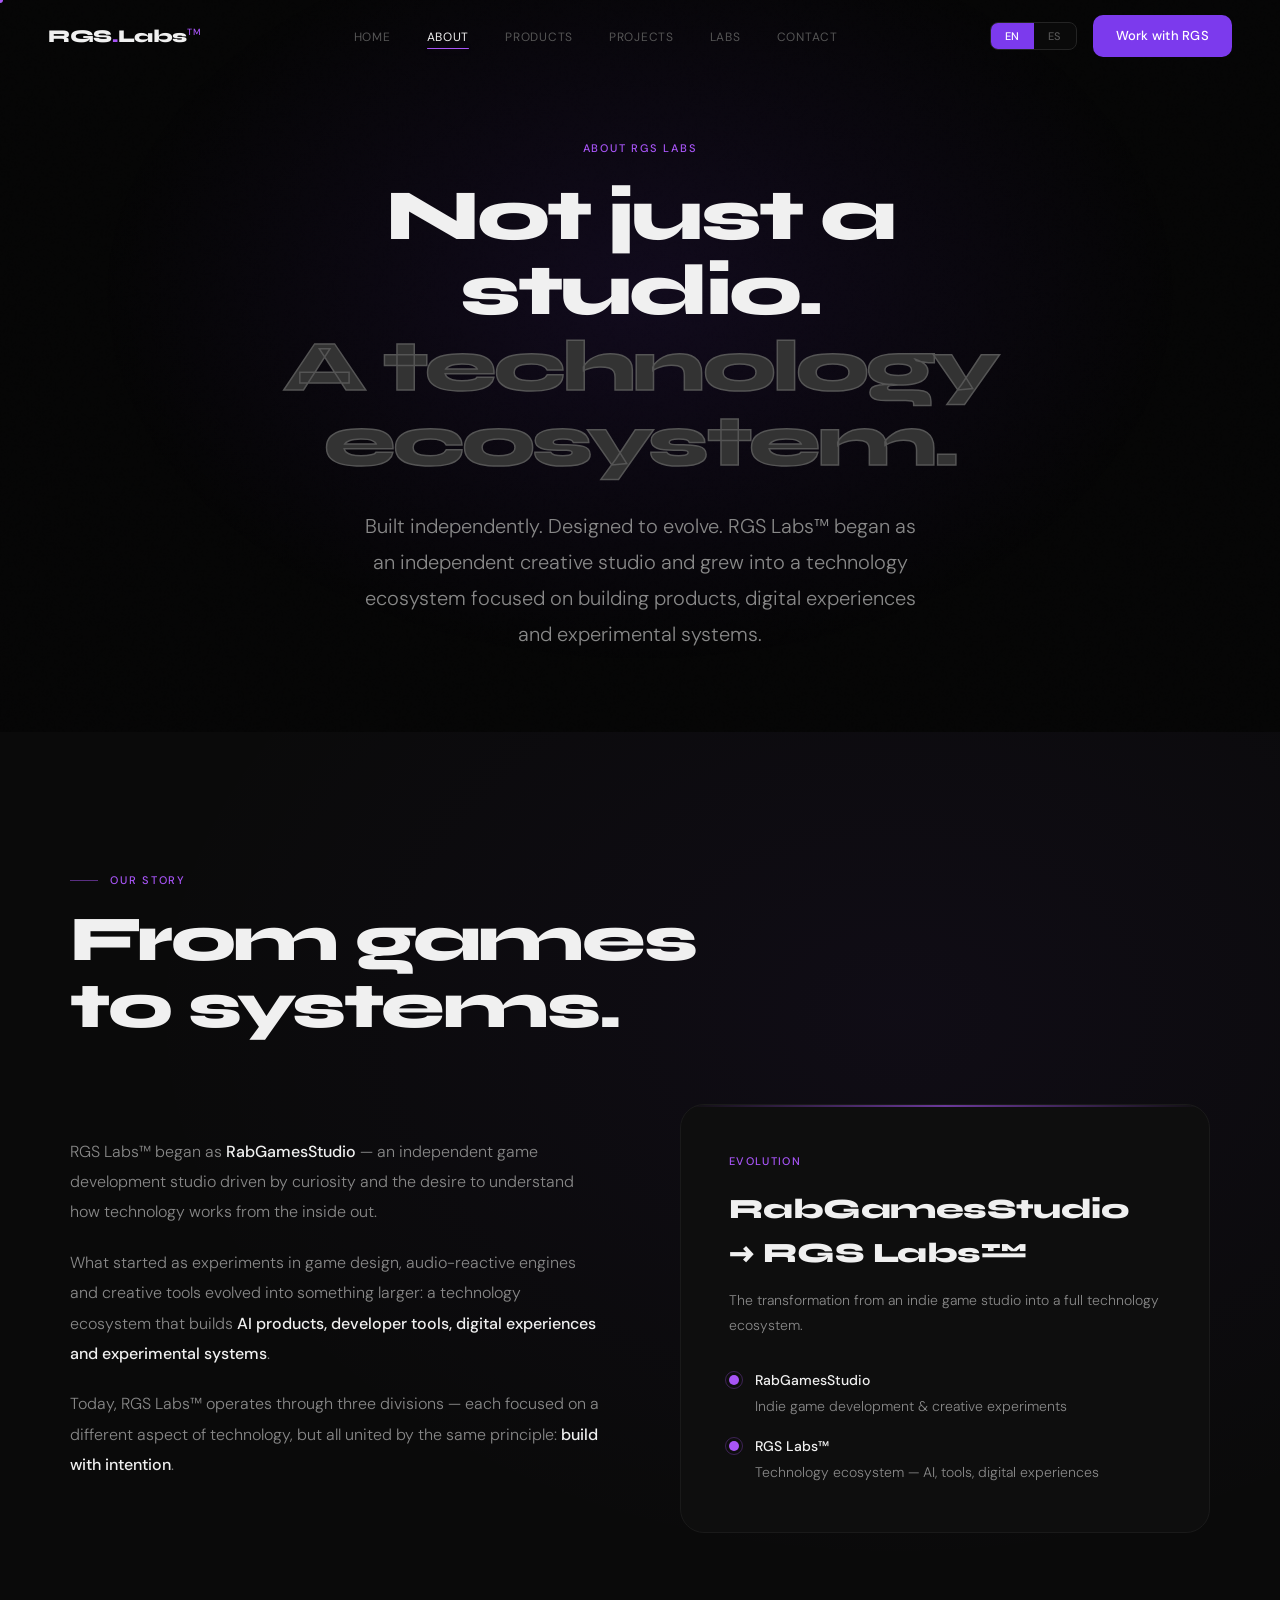
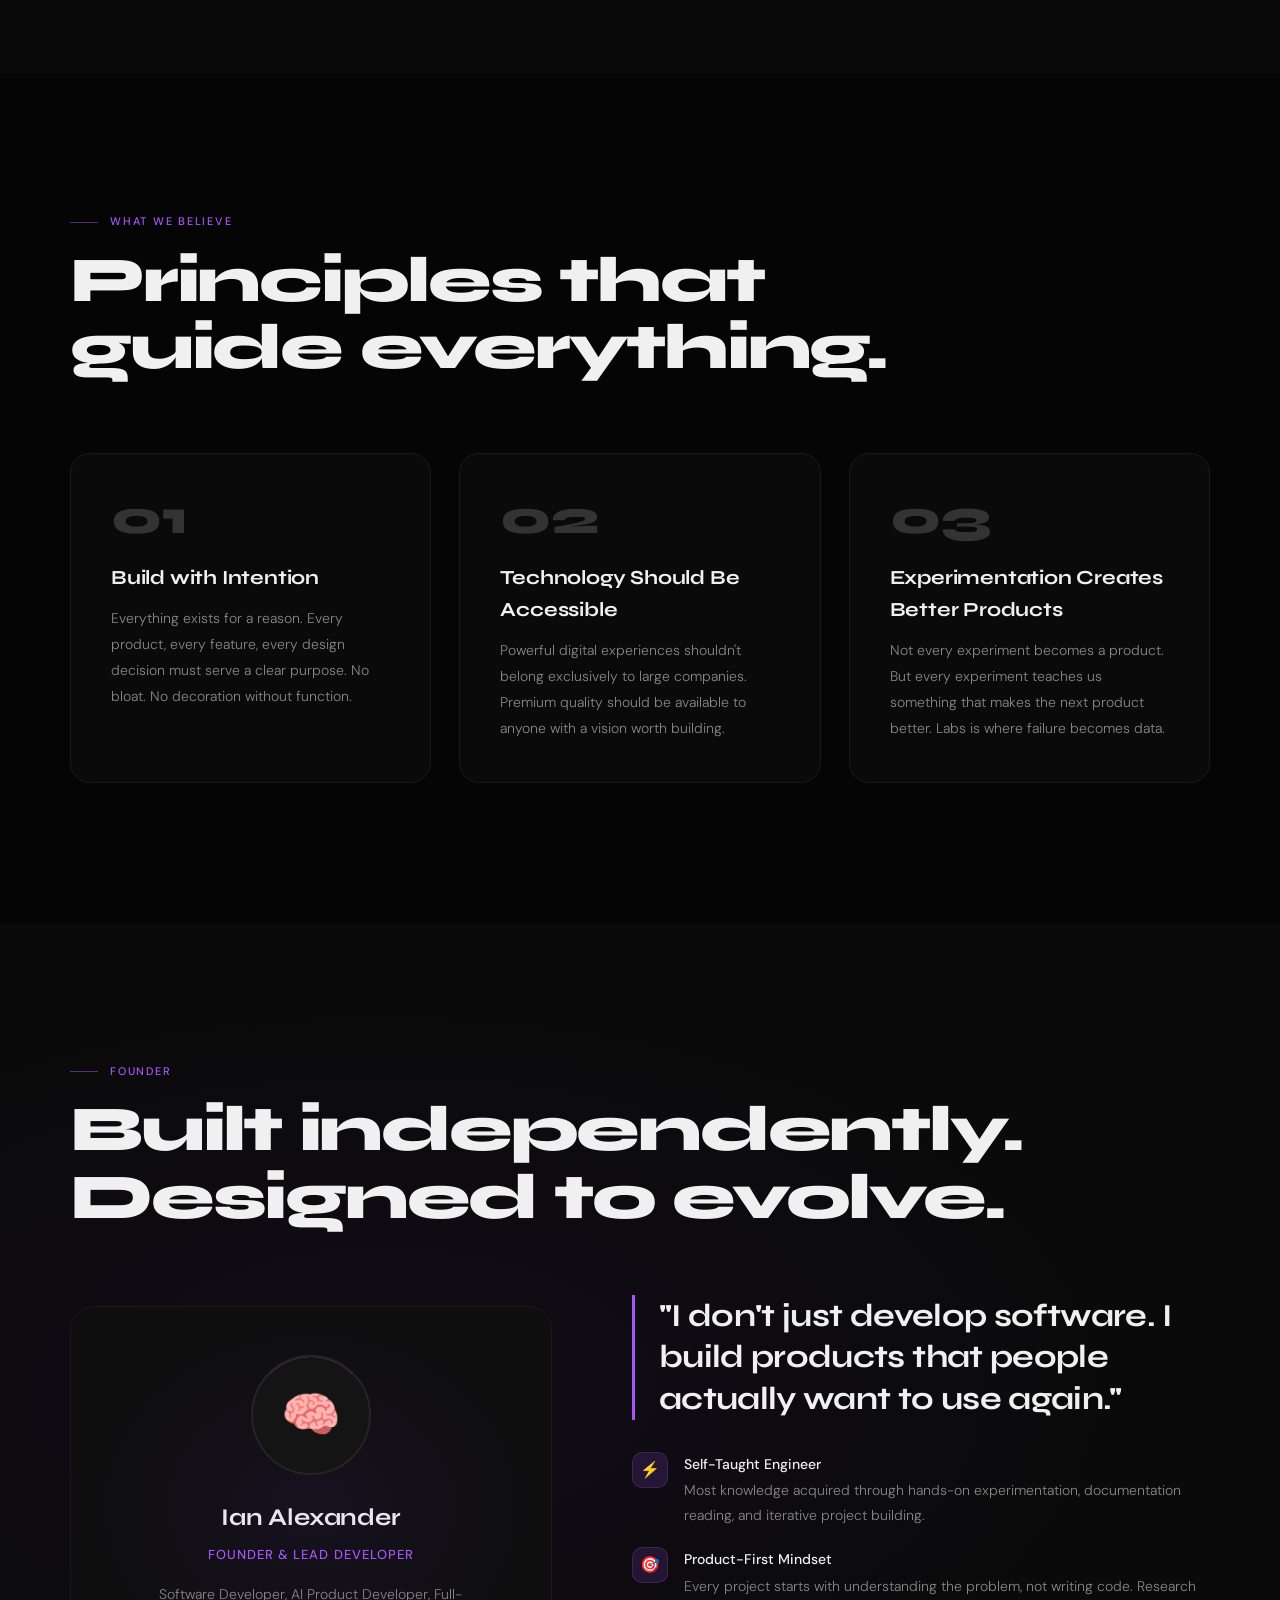
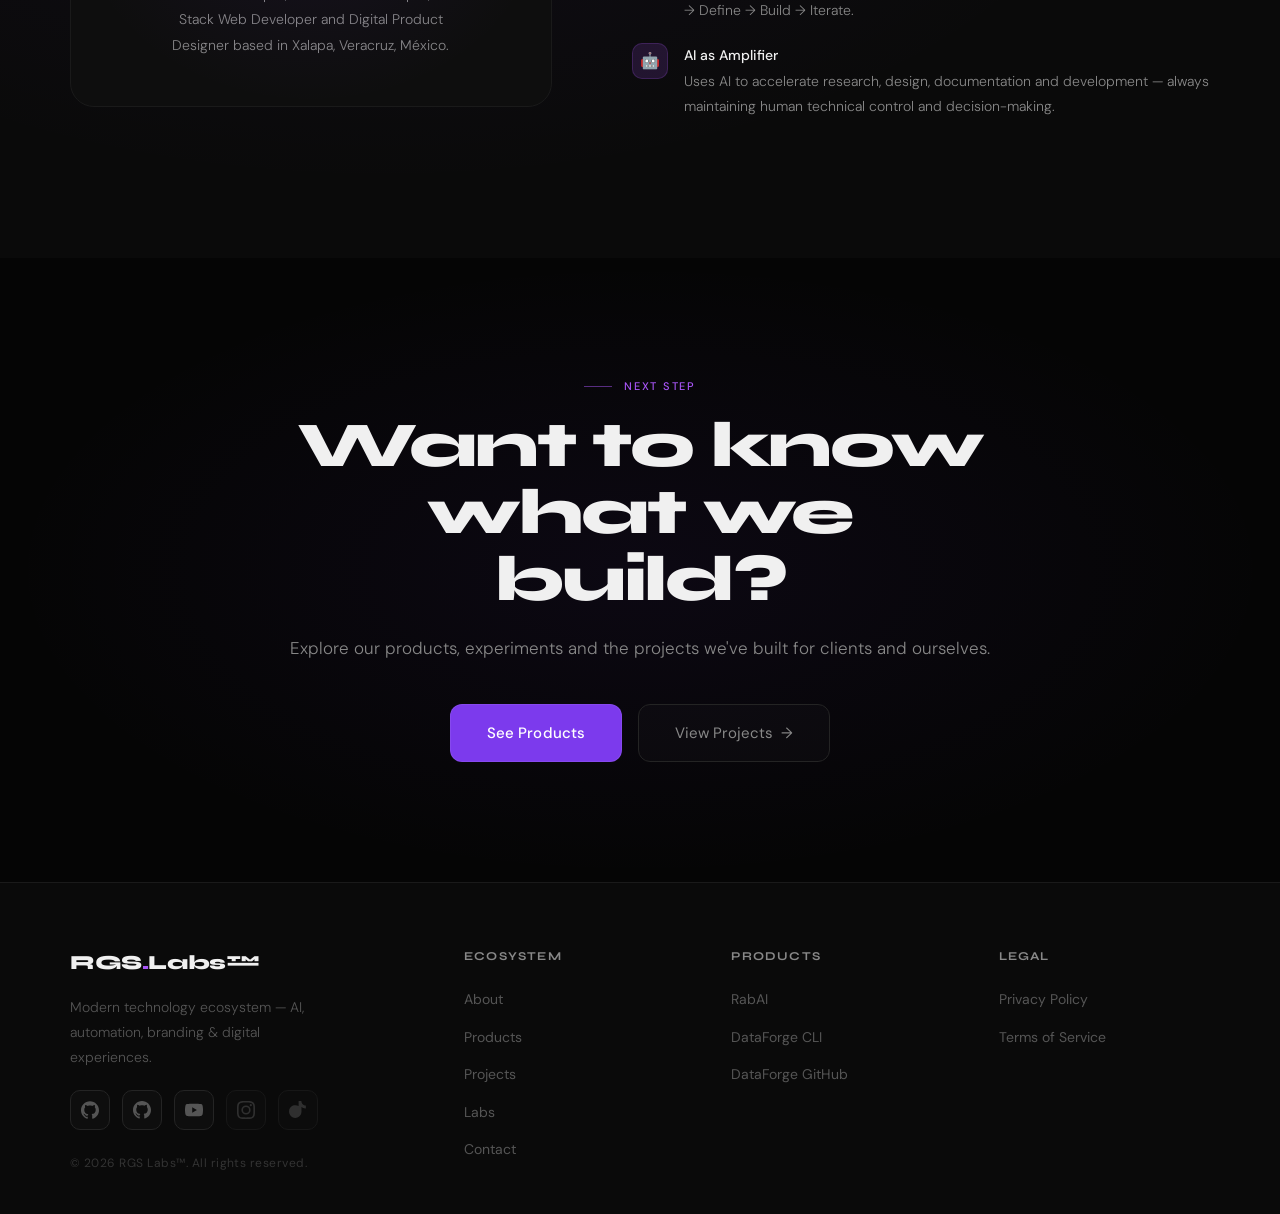
==== commit 22ece3fc: "Shorten founder's name in about.html" ====
--- a/about.html
+++ b/about.html
@@ -192,7 +192,7 @@
     <div class="founder-grid">
       <div class="founder-visual reveal">
         <div class="founder-avatar">🧠</div>
-        <div class="founder-name">Ian Alexander Domínguez Mora</div>
+        <div class="founder-name">Ian Alexander</div>
         <div class="founder-role" data-en="Founder & Lead Developer" data-es="Fundador y Lead Developer">Founder & Lead Developer</div>
         <div class="founder-bio" data-en="Software Developer, AI Product Developer, Full-Stack Web Developer and Digital Product Designer based in Xalapa, Veracruz, México." data-es="Desarrollador de Software, Desarrollador de Productos de IA, Desarrollador Web Full-Stack y Diseñador de Productos Digitales con base en Xalapa, Veracruz, México.">Software Developer, AI Product Developer, Full-Stack Web Developer and Digital Product Designer based in Xalapa, Veracruz, México.</div>
       </div>
@@ -288,4 +288,4 @@
 
 <script src="scripts.js"></script>
 </body>
-</html>+</html>
